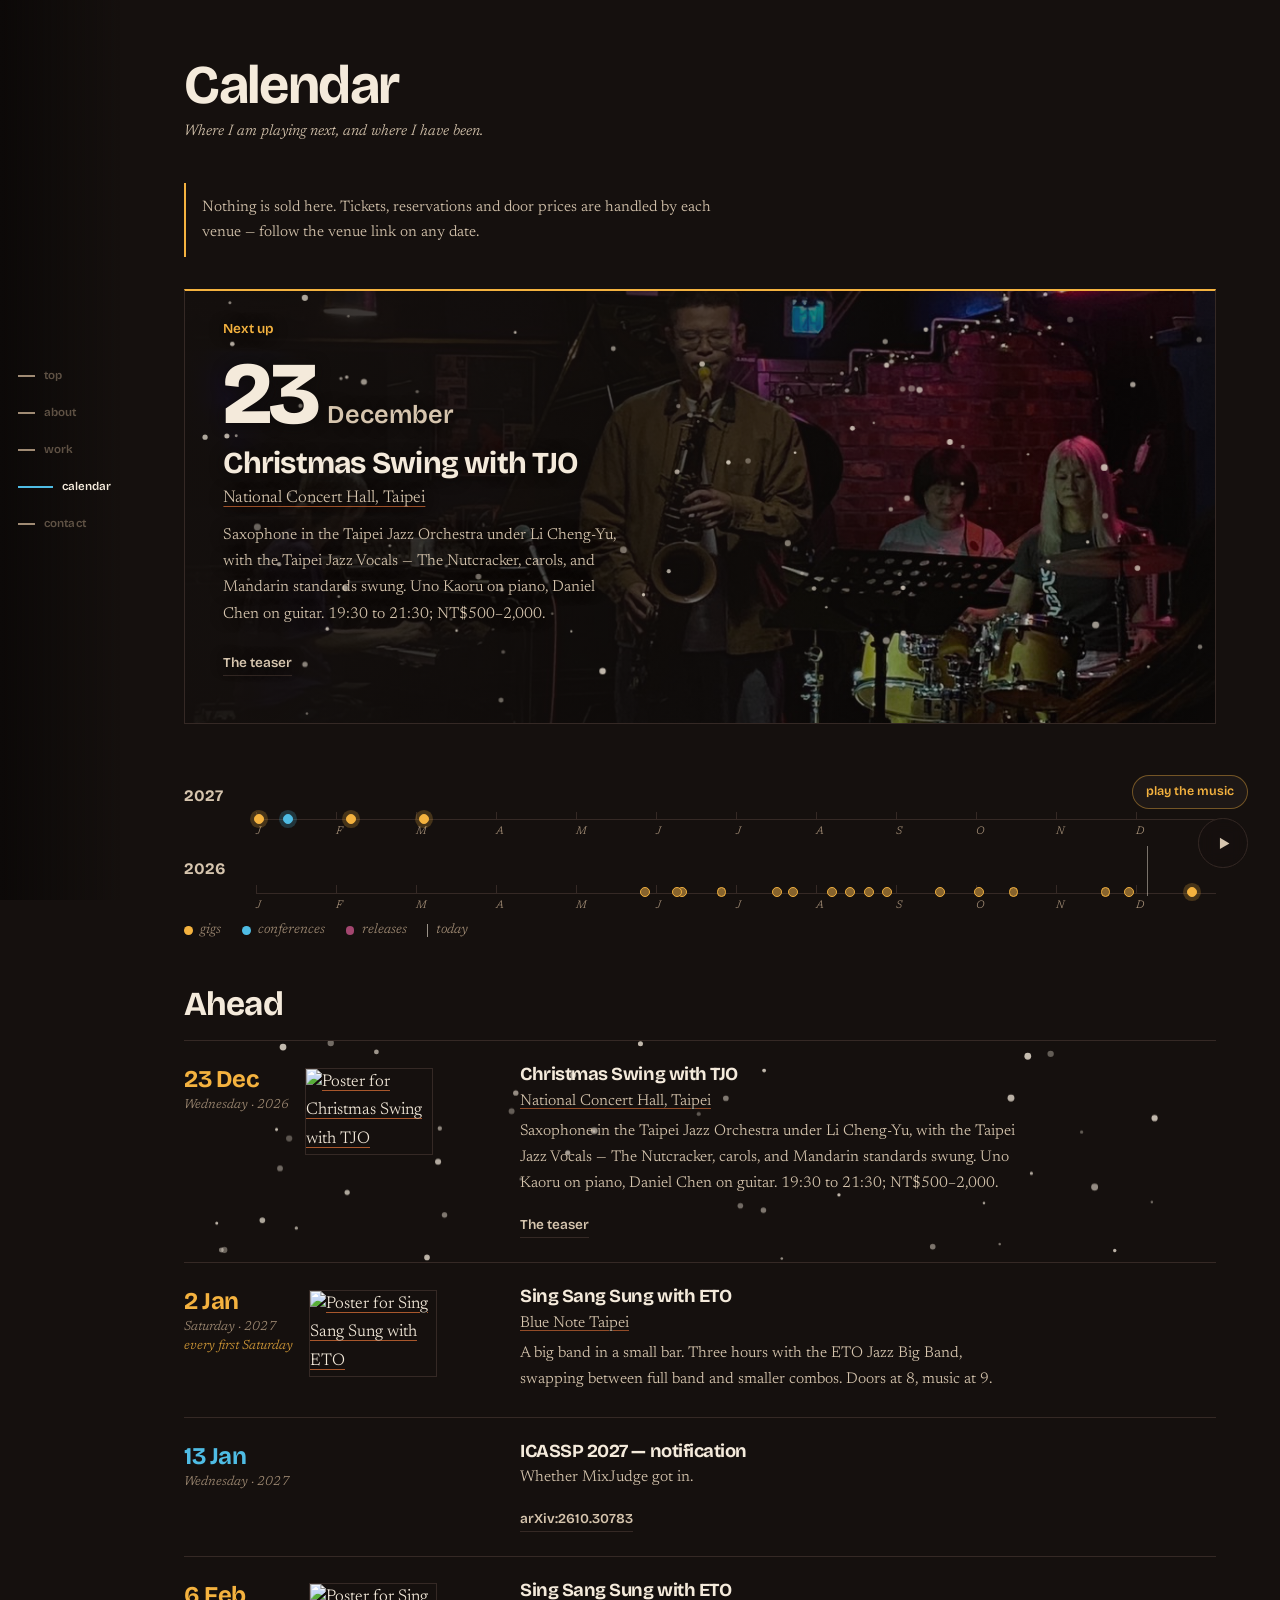
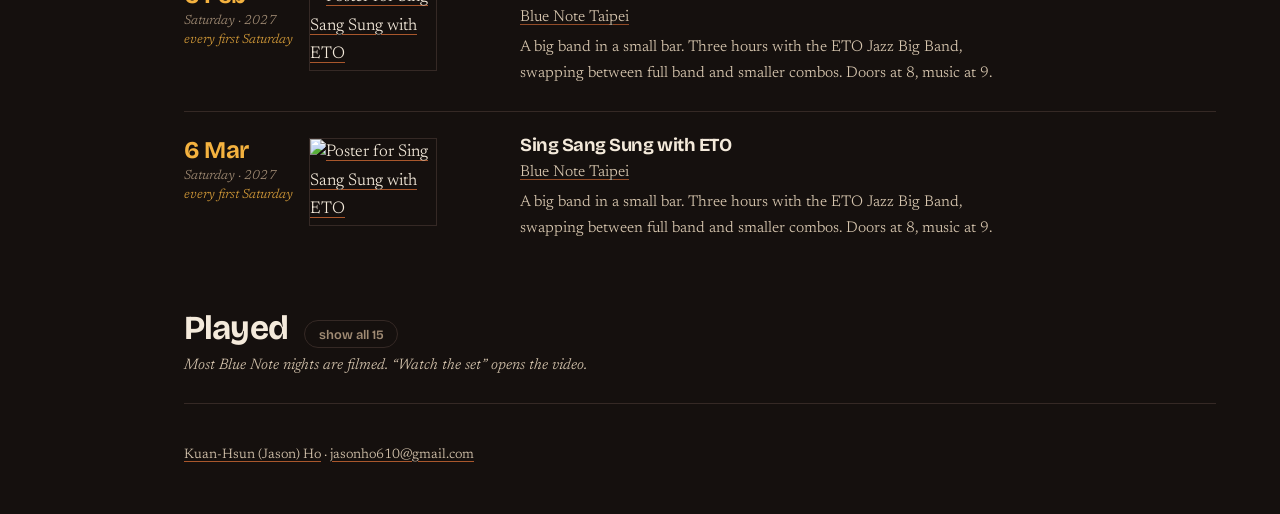
==== calendar.html @ 472b08be "Reorder the listen list Blues on Sunday opens it; Tears in Heaven sits with the other pop reading at" ====
<!DOCTYPE html>
<html lang="en">
<head>
<meta charset="utf-8">
<meta name="viewport" content="width=device-width, initial-scale=1">
<title>Calendar — Kuan-Hsun (Jason) Ho</title>
<meta name="description" content="Where Jason Ho is playing, and where he will be — gigs, conferences and dates worth knowing.">
<link rel="icon" href="data:image/svg+xml,<svg xmlns='http://www.w3.org/2000/svg' viewBox='0 0 32 32'><text y='26' font-size='26'>🎷</text></svg>">
<link rel="preconnect" href="https://fonts.googleapis.com">
<link rel="preconnect" href="https://fonts.gstatic.com" crossorigin>
<link href="https://fonts.googleapis.com/css2?family=Bricolage+Grotesque:opsz,wght@12..96,600;12..96,700;12..96,800&family=Newsreader:ital,opsz,wght@0,6..72,300;0,6..72,400;0,6..72,600;1,6..72,300;1,6..72,400&display=swap" rel="stylesheet">
<link rel="stylesheet" href="assets/css/site.css?v=73">
</head>
<body>
<nav class="rail" aria-label="Sections">
  <a href="index.html" style="--tick:var(--band-1)"><span class="rail-label">top</span></a>
  <a href="index.html#about" style="--tick:var(--band-2)"><span class="rail-label">about</span></a>
  <a href="index.html#work" style="--tick:var(--band-4)"><span class="rail-label">work</span></a>
  <a href="calendar.html" class="is-active" style="--tick:var(--band-6)"><span class="rail-label">calendar</span></a>
  <a href="index.html#contact" style="--tick:var(--band-2)"><span class="rail-label">contact</span></a>
</nav>

<div class="page">
<nav class="topbar" aria-label="Sections">
  <a href="index.html">top</a>
  <a href="index.html#about">about</a>
  <a href="index.html#work">work</a>
  <a href="calendar.html" class="is-active">calendar</a>
  <a href="index.html#contact">contact</a>
</nav>
<section class="wrap cal">

  <div class="cal-head">
    <h1 class="page-title">Calendar</h1>
    <p class="section-note">Where I am playing next, and where I have been.</p>
  </div>

  <p class="ticket-note">Nothing is sold here. Tickets, reservations and door prices are handled by each venue — follow the venue link on any date.</p>

  <div id="next-up"></div>

  <div class="axes-block">
    <div id="axes"></div>
  </div>
  <p class="legend">
    <span class="kind-gig"><i></i>gigs</span>
    <span class="kind-conference"><i></i>conferences</span>
    <span class="kind-release"><i></i>releases</span>
    <span class="legend-now"><i></i>today</span>
  </p>

  <div class="cal-list">
    <h2>Ahead</h2>
    <div id="upcoming"></div>
  </div>

  <div class="cal-list">
    <div class="played-head">
      <h2>Played</h2>
      <button class="played-toggle" type="button" aria-expanded="false" aria-controls="past">show all</button>
    </div>
    <p class="section-note">Most Blue Note nights are filmed. “Watch the set” opens the video.</p>
    <div id="past"></div>
  </div>

  <footer>
    <p><a href="index.html">Kuan-Hsun (Jason) Ho</a> · <a href="mailto:jasonho610@gmail.com">jasonho610@gmail.com</a></p>
  </footer>

  <noscript><p class="empty">The calendar needs JavaScript to draw itself. The dates also live, plainly, in <a href="assets/js/events.js">events.js</a>.</p></noscript>
</section>
</div>

<script src="assets/js/events.js?v=73"></script>
<script src="assets/js/calendar.js?v=73"></script>
<script src="assets/js/fx.js?v=73"></script>
<script src="assets/js/stage.js?v=73"></script>
</body>
</html>
---- assets/css/site.css ----
/* Kuan-Hsun (Jason) Ho — personal site
   Concept: the page is a spectrum. Colour encodes frequency band and topic. */

:root {
  /* Taken off the bandstand at Blue Note Taipei: warm black, fairy-light amber,
     brick red, and the blue of the neon sign. */
  --stage:        #15100E;
  --stage-lift:   #201917;
  --stage-deep:   #0C0908;
  --line:         #352925;

  --light:        #F4EADB;
  --dim:          #D6C5AE;
  --faint:        #A08B74;

  /* the spectrum ramp, warm to cool, the way the room is lit */
  --band-1: #F4B23F;   /* fairy lights  — music, mixing, gigs */
  --band-2: #E8763A;   /* warm orange   — links and accents */
  --band-3: #C8453C;   /* brick red     — releases */
  --band-4: #A3466F;   /* stage wash    — systems, embedded */
  --band-5: #3F6FC4;
  --band-6: #4FBCE4;   /* neon sign     — speech, conferences */

  --music:   var(--band-1);
  --systems: var(--band-4);
  --speech:  var(--band-6);

  --display: "Bricolage Grotesque", "Helvetica Neue", sans-serif;
  --read:    "Newsreader", Georgia, serif;

  --rail: 7.5rem;
  --gutter: clamp(1.25rem, 5vw, 5rem);
  --measure: 62ch;
}

*, *::before, *::after { box-sizing: border-box; }

html { -webkit-text-size-adjust: 100%; scroll-behavior: smooth; }
@media (prefers-reduced-motion: reduce) { html { scroll-behavior: auto; } }

body {
  margin: 0;
  background: var(--stage);
  color: var(--light);
  font-family: var(--read);
  font-size: 1.0625rem;
  font-weight: 350;
  line-height: 1.68;
  font-optical-sizing: auto;
  -webkit-font-smoothing: antialiased;
}

::selection { background: var(--band-2); color: #fff; }

a { color: inherit; text-decoration-color: color-mix(in oklab, var(--band-2) 70%, transparent); text-underline-offset: 0.22em; text-decoration-thickness: 1px; }
a:hover { text-decoration-color: var(--band-2); color: #fff; }
a:focus-visible, button:focus-visible { outline: 2px solid var(--band-6); outline-offset: 3px; border-radius: 2px; }

h1, h2, h3, .display { font-family: var(--display); font-weight: 700; letter-spacing: -0.025em; line-height: 1.02; margin: 0; }

p { margin: 0 0 1.1em; max-width: var(--measure); }
p:last-child { margin-bottom: 0; }

.wrap { padding-inline: var(--gutter); }

/* ─── frequency rail (navigation) ─────────────────────────────── */
.rail {
  position: fixed; inset: 0 auto 0 0; width: var(--rail); z-index: 40;
  display: flex; flex-direction: column; justify-content: center; gap: 0.1rem;
  padding-block: 2rem;
  background: linear-gradient(90deg, var(--stage-deep), transparent);
}
.rail a {
  display: flex; align-items: center; gap: 0.55rem;
  padding: 0.5rem 0 0.5rem 1.1rem;
  font-family: var(--display); font-size: 0.72rem; font-weight: 600;
  letter-spacing: 0.01em; color: var(--faint); text-decoration: none;
  transition: color .22s ease;
}
.rail a::before {
  content: ""; width: 1.1rem; height: 2px; background: currentColor;
  transition: width .22s ease, background .22s ease;
}
.rail a:hover, .rail a.is-active { color: var(--light); }
.rail a:hover::before, .rail a.is-active::before { width: 2.2rem; background: var(--tick, var(--band-2)); }
.rail-label { opacity: .55; transition: opacity .22s ease; }
.rail a:hover .rail-label, .rail a.is-active .rail-label { opacity: 1; }

.topbar { display: none; }

/* ─── page frame ──────────────────────────────────────────────── */
.page { margin-left: var(--rail); }

section { padding-block: clamp(2.6rem, 5vw, 4.2rem); }
section + section { border-top: 1px solid var(--line); }
section:last-of-type { padding-bottom: clamp(2rem, 4vw, 3rem); }

.section-head { display: flex; align-items: baseline; gap: 1rem; margin-bottom: 1.7rem; flex-wrap: wrap; }
.section-head h2 { font-size: clamp(1.9rem, 4.2vw, 3.1rem); }
.section-note { font-size: 0.95rem; color: var(--dim); font-style: italic; }

/* ─── hero ────────────────────────────────────────────────────── */
.hero {
  position: relative; min-height: 100svh;
  display: flex; flex-direction: column;
  padding-block: 0; border-top: 0;
}
.hero > .wrap { flex: 1; display: flex; flex-direction: column; justify-content: center; padding-block: 3rem 1.25rem; }
.hero-name {
  font-size: clamp(2.9rem, 10.2vw, 9rem);
  font-weight: 800; line-height: 0.85; letter-spacing: -0.04em;
  margin-bottom: 1.6rem;
}
.hero-name .given { display: block; color: var(--light); }
.hero-name .family {
  display: block;
  background: linear-gradient(96deg, var(--band-1), var(--band-2) 38%, var(--band-4) 68%, var(--band-6));
  -webkit-background-clip: text; background-clip: text; color: transparent;
}
.hero-line {
  font-size: clamp(1.25rem, 2.4vw, 1.85rem); line-height: 1.4;
  max-width: 30ch; color: var(--light); margin-bottom: 0.9rem;
}
.hero-sub { color: var(--light); max-width: 54ch; font-size: 1.02rem; }

.hero-canvas-wrap { position: relative; }
.hero-controls {
  display: flex; align-items: baseline; gap: 0.5rem 1.1rem; flex-wrap: wrap;
  margin-top: 1.6rem;
}
.listen {
  font-family: var(--display); font-size: 0.9rem; font-weight: 600;
  color: var(--light); background: rgba(19,11,34,.72);
  border: 1px solid var(--line); border-radius: 999px;
  padding: 0.6rem 1.15rem; cursor: pointer; min-width: 13rem;
  display: inline-flex; align-items: center; gap: 0.6rem;
  transition: border-color .2s ease, color .2s ease;
}
.transport:hover { border-color: var(--band-2); }
.transport .dot { width: 8px; height: 8px; border-radius: 50%; background: var(--band-2); }
.transport.is-playing .dot { background: var(--band-6); animation: pulse 1.1s ease-in-out infinite; }
@keyframes pulse { 50% { opacity: .25; } }
@media (prefers-reduced-motion: reduce) { .transport.is-playing .dot { animation: none; } }

/* ─── the statement ──────────────────────────────────────────── */
.about-grid {
  display: grid; grid-template-columns: minmax(0, 1.05fr) minmax(0, 1fr);
  gap: clamp(2rem, 6vw, 5rem); align-items: start;
}
.statement {
  font-family: var(--display); font-weight: 700;
  font-size: clamp(1.6rem, 3.5vw, 2.7rem); line-height: 1.1; letter-spacing: -0.03em;
  max-width: 24ch; margin: 0;
}
.statement-body p { color: var(--dim); max-width: 56ch; }

.lead { font-size: clamp(1.2rem, 2vw, 1.5rem); line-height: 1.55; max-width: 44ch; color: var(--light); }

/* ─── three strands ───────────────────────────────────────────── */
.strands { display: grid; grid-template-columns: repeat(3, minmax(0, 1fr)); gap: clamp(1.6rem, 4vw, 3.5rem); }
.strands article { border-top: 2px solid var(--tone); padding-top: 1.1rem; }
.strands h2 { font-size: clamp(1.25rem, 2.1vw, 1.7rem); margin-bottom: 0.6rem; }
.strands p { color: var(--dim); font-size: 1rem; max-width: 42ch; }

/* ─── a short list of links worth following ───────────────────── */
.picks { margin-top: clamp(2rem, 4vw, 3rem); }
.picks h3 { font-family: var(--display); font-size: 0.92rem; font-weight: 600; color: var(--faint); margin: 0 0 1rem; }
.picks ul { list-style: none; margin: 0; padding: 0; }
.picks li {
  display: grid; grid-template-columns: 19rem minmax(0, 1fr); gap: 0.3rem 2rem;
  padding: 1.05rem 0; border-top: 1px solid var(--line); align-items: baseline;
}
.picks a { font-family: var(--display); font-weight: 700; font-size: 1.08rem; text-decoration: none; }
.picks a:hover { color: var(--band-2); }
.picks span { color: var(--dim); font-size: 0.98rem; }

.plain { font-size: 0.95rem; color: var(--dim); margin: 0; }

/* ─── on stage (front page) — rendered from the same data as the calendar ─ */
.onstage { margin-top: clamp(2rem, 4vw, 3rem); }
.onstage .next-label { display: none; }   /* the block is already labelled "On stage" */
.listen-list { margin-top: clamp(1.8rem, 3.5vw, 2.6rem); }
.listen-list ul { display: grid; grid-template-columns: repeat(auto-fit, minmax(17rem, 1fr)); gap: 0 clamp(1.5rem, 4vw, 3rem); }
.listen-list li {
  grid-template-columns: minmax(0, 1fr) auto;
  gap: 0 1rem; padding: 0.5rem 0; align-items: baseline;
}
.listen-list a { font-size: 0.97rem; }
.listen-list span { font-size: 0.84rem; color: var(--dim); white-space: nowrap; }
.onstage .next {
  margin-bottom: 0;padding-top: 1.3rem; }
.onstage h3,
.picks h3 { font-family: var(--display); font-size: 0.92rem; font-weight: 600; color: var(--faint); margin: 0 0 1rem; }
.onstage .more { margin-top: 1.4rem; font-family: var(--display); font-size: 0.88rem; font-weight: 600; }
.onstage .more a { color: var(--dim); text-decoration: none; border-bottom: 1px solid var(--line); }
.onstage .more a:hover { color: var(--light); border-bottom-color: var(--band-1); }

/* a renderer may report an empty list */
.empty { color: var(--dim); font-style: italic; max-width: var(--measure); }

/* ─── contact / footer ────────────────────────────────────────── */
.contact-grid { display: grid; grid-template-columns: repeat(auto-fit, minmax(14rem, 1fr)); gap: 2rem 3rem; margin-top: 2rem; }
.contact-grid h3 { font-size: 0.9rem; color: var(--faint); font-weight: 600; margin-bottom: 0.7rem; }
.contact-grid a { display: block; padding: 0.2rem 0; color: var(--light); text-decoration: none; }
.contact-grid a:hover { color: var(--band-2); }
.big-mail {
  font-family: var(--display); font-weight: 700;
  font-size: clamp(1.5rem, 2.6vw, 2rem); letter-spacing: -0.03em;
  text-decoration: none; display: inline-block; margin-bottom: 2.2rem;
  word-break: break-word; color: var(--band-1);
}
.big-mail:hover { color: var(--light); }

footer { padding: 2.5rem 0 0; border-top: 1px solid var(--line); color: var(--dim); font-size: 0.85rem; }
footer p { max-width: none; }
footer .credit { margin-bottom: 0.8rem; }

/* ─── responsive ──────────────────────────────────────────────── */
@media (max-width: 900px) {
  .rail { display: none; }
  .page { margin-left: 0; }
  .topbar {
    display: flex; gap: 1.3rem; overflow-x: auto; scrollbar-width: none;
    position: sticky; top: 0; z-index: 40;
    padding: 0.85rem var(--gutter);
    background: color-mix(in oklab, var(--stage) 88%, transparent);
    backdrop-filter: blur(10px); border-bottom: 1px solid var(--line);
    font-family: var(--display); font-size: 0.82rem; font-weight: 600;
  }
  .topbar::-webkit-scrollbar { display: none; }
  .topbar a { color: var(--dim); text-decoration: none; white-space: nowrap; }
  .topbar a.is-active { color: var(--light); }
  .hero { min-height: 92svh; padding-top: 3rem; }
  .about-grid { grid-template-columns: 1fr; }
  .strands { grid-template-columns: 1fr; gap: 2rem; }
  .picks li { grid-template-columns: 1fr; }
}

/* ─── calendar ────────────────────────────────────────────────── */
:root {
  --gig:        var(--band-1);
  --conference: var(--band-6);
  --release:    var(--band-4);
}
.kind-gig        { --tone: var(--gig); }
.kind-conference { --tone: var(--conference); }
.kind-release    { --tone: var(--release); }

.cal { padding-block: clamp(2.2rem, 4.5vw, 3.6rem) clamp(2.5rem, 5vw, 4rem); }
.cal-head { margin-bottom: clamp(1.6rem, 3.5vw, 2.4rem); }
.page-title { font-size: clamp(2.1rem, 4.6vw, 3.4rem); margin-bottom: 0.4rem; }

/* the next one up */
.next {
  position: relative;
  border: 1px solid var(--line);
  border-top: 2px solid var(--tone);
  padding: 1.7rem clamp(1.3rem, 3vw, 2.4rem) 2rem;
  min-height: 19rem;
  overflow: hidden;
  display: flex; flex-direction: column; justify-content: flex-end;
}
/* the photographs cycle underneath; two layers crossfade so only one extra
   image is ever in flight. The scrim is a separate layer on top of them. */
.next-bg { position: absolute; inset: 0; z-index: 0; background: var(--stage-deep); }
.next-bg i {
  position: absolute; inset: 0; opacity: 0;
  background-size: cover; background-position: 50% 50%;
  transition: opacity 1.4s ease;
}
.next-bg i.on { opacity: 1; }
.next::after {
  content: ''; position: absolute; inset: 0; z-index: 1; pointer-events: none;
  background-image: linear-gradient(97deg,
    color-mix(in oklab, var(--stage) 93%, transparent) 0%,
    color-mix(in oklab, var(--stage) 76%, transparent) 32%,
    color-mix(in oklab, var(--stage) 52%, transparent) 62%,
    color-mix(in oklab, var(--stage) 22%, transparent) 86%,
    color-mix(in oklab, var(--stage) 48%, transparent) 100%);
}
@media (prefers-reduced-motion: reduce) { .next-bg i { transition: none; } }
/* the photo stack and the snow canvas keep their own absolute positioning —
   this rule is more specific than theirs, so it has to step around them */
.next > *:not(.next-bg):not(.snow) { max-width: 44ch; position: relative; text-shadow: 0 1px 14px color-mix(in oklab, var(--stage-deep) 85%, transparent); }
.next-label { font-family: var(--display); font-size: 0.85rem; font-weight: 600; color: var(--tone); margin-bottom: 0.9rem; }
.next-date { display: flex; align-items: baseline; gap: 0.7rem; margin-bottom: 0.7rem; }
.next-date .d { font-family: var(--display); font-weight: 800; font-size: clamp(3rem, 9vw, 5.5rem); line-height: 0.9; letter-spacing: -0.04em; }
.next-date .m { font-family: var(--display); font-weight: 600; font-size: clamp(1.1rem, 2.4vw, 1.6rem); color: var(--dim); }
.next h2 { font-size: clamp(1.35rem, 2.6vw, 1.9rem); margin-bottom: 0.35rem; }
.next .venue { color: var(--dim); margin-bottom: 0.5rem; }
.next .note { color: var(--dim); font-size: 0.98rem; }

/* a year drawn as an axis, like the frequency axis on the front page */
.axes-block { margin: clamp(2rem, 4vw, 3rem) 0 0; }
.axis { display: grid; grid-template-columns: 3.5rem minmax(0, 1fr); align-items: center; gap: 1rem; margin-bottom: 1.6rem; }
.axis-year { font-family: var(--display); font-weight: 700; font-size: 1rem; color: var(--dim); }
.axis-track { position: relative; height: 3rem; border-bottom: 1px solid var(--line); }
.axis-month { position: absolute; bottom: 0; width: 1px; height: 0.45rem; background: var(--line); }
.axis-month-label { position: absolute; top: 0.7rem; left: 0; font-size: 0.68rem; color: var(--faint); font-style: italic; }
.mark {
  position: absolute; bottom: -0.3rem; width: 0.62rem; height: 0.62rem;
  margin-left: -0.31rem; border-radius: 50%;
  background: color-mix(in oklab, var(--tone) 55%, var(--stage));
  border: 1px solid var(--tone);
  transition: transform .18s ease, background .18s ease;
}
.mark:hover, .mark:focus-visible { transform: scale(1.5); background: var(--tone); z-index: 2; }
.mark.is-ahead { background: var(--tone); box-shadow: 0 0 0 4px color-mix(in oklab, var(--tone) 22%, transparent); }
.axis-now { position: absolute; bottom: -0.2rem; top: 0; width: 1px; margin-left: -0.5px; background: var(--light); opacity: .45; }

.legend { display: flex; gap: 1.3rem; flex-wrap: wrap; font-size: 0.85rem; color: var(--faint); font-style: italic; margin: 1rem 0 clamp(1.8rem, 4vw, 2.8rem); }
.legend span { display: inline-flex; align-items: center; gap: 0.45rem; }
.legend i { width: 0.55rem; height: 0.55rem; border-radius: 50%; background: var(--tone); }
.legend-now i { width: 1px; height: 0.8rem; border-radius: 0; background: var(--light); opacity: .6; }

/* the lists */
.cal-list { margin-top: clamp(1.8rem, 4vw, 2.8rem); }
.cal-list h2 { font-size: clamp(1.5rem, 3vw, 2.1rem); margin-bottom: 0.5rem; }
.cal-list .section-note { display: block; margin-bottom: 1.5rem; }

.entries { list-style: none; margin: 1.2rem 0 0; padding: 0; }
.entry {
  display: grid; grid-template-columns: 19rem minmax(0, 1fr);
  gap: 0.4rem 2rem; padding: 1.5rem 0; border-top: 1px solid var(--line);
}
.entry-when { display: flex; flex-direction: column; line-height: 1.2; }
.entry-when .date {
  font-family: var(--display); font-weight: 700; font-size: 1.5rem;
  color: var(--tone); letter-spacing: -0.02em;
}
.entry-when .meta { font-size: 0.82rem; color: var(--faint); font-style: italic; margin-top: 0.2rem; }
.entry-when .repeat { color: var(--tone); opacity: 0.85; }
.poster { display: block; margin-top: 0.9rem; }
.poster img { display: block; width: 100%; max-width: 9.5rem; height: auto; border: 1px solid var(--line); }
.poster:hover img { border-color: var(--tone); }
.entry-body .venue a { color: inherit; text-decoration-color: color-mix(in oklab, var(--band-2) 60%, transparent); }
.entry-body .venue a:hover { color: var(--light); }
.entry-body h3 { font-size: 1.15rem; margin-bottom: 0.25rem; }
.entry-body .venue { color: var(--dim); font-size: 0.98rem; margin-bottom: 0.3rem; }
.entry-body .note { color: var(--dim); font-size: 0.97rem; max-width: 56ch; }
.entry-links { display: flex; flex-wrap: wrap; gap: 0 1.1rem; margin-top: 0.5rem; font-family: var(--display); font-size: 0.85rem; font-weight: 600; }
.entry-links a { color: var(--dim); text-decoration: none; border-bottom: 1px solid var(--line); }
.entry-links a:hover { color: var(--light); border-bottom-color: var(--tone); }
.entry.is-tbc .entry-body h3 { color: var(--dim); }



/* ─── experience ──────────────────────────────────────────────── */
.experience { margin-top: clamp(1.8rem, 3.5vw, 2.8rem); }
.experience h3 { font-family: var(--display); font-size: 0.92rem; font-weight: 600; color: var(--faint); margin: 0 0 1rem; }
.experience ul { list-style: none; margin: 0; padding: 0; }
.experience li {
  display: grid; grid-template-columns: 19rem minmax(0, 1fr);
  gap: 0.3rem 2rem; padding: 1.1rem 0; border-top: 1px solid var(--line);
}
.exp-when { font-family: var(--display); font-weight: 600; font-size: 0.9rem; color: var(--band-1); }
.experience h4 { font-family: var(--display); font-weight: 700; font-size: 1.05rem; margin: 0 0 0.3rem; line-height: 1.25; }
.experience p { color: var(--dim); font-size: 0.97rem; max-width: 62ch; margin: 0; }
.experience h4 a { color: inherit; text-decoration-color: color-mix(in oklab, var(--band-1) 55%, transparent); text-underline-offset: 0.2em; }
.experience h4 a:hover { color: var(--band-1); }
.experience p a { color: var(--light); text-decoration-color: color-mix(in oklab, var(--band-2) 55%, transparent); }
.experience p a:hover { color: var(--band-1); }

.experience .more { margin-top: 1.1rem; font-family: var(--display); font-size: 0.88rem; font-weight: 600; color: var(--faint); }
.experience .more a { color: var(--dim); text-decoration: none; border-bottom: 1px solid var(--line); }
.experience .more a:hover { color: var(--light); border-bottom-color: var(--band-1); }

/* ─── social icons ────────────────────────────────────────────── */
.social { display: flex; gap: 0.9rem; align-items: center; }
.social a { display: inline-flex; padding: 0.35rem; color: var(--dim); }
.social a:hover { color: var(--band-1); }
.social svg { width: 1.35rem; height: 1.35rem; fill: currentColor; display: block; }

/* ─── the EQ across the top ───────────────────────────────────── */
.transport { font-family: var(--display); }
.now-playing { font-size: 0.8rem; color: var(--faint); font-style: italic; }
.now-playing a { color: inherit; }
.exp-links { font-family: var(--display); font-size: 0.82rem; font-weight: 600; color: var(--faint); margin-top: 0.45rem !important; }
.exp-links a { color: var(--dim); text-decoration: none; border-bottom: 1px solid var(--line); }
.exp-links a:hover { color: var(--light); border-bottom-color: var(--band-2); }
.exp-second { margin-top: clamp(1.8rem, 4vw, 2.8rem) !important; }

/* ─── highlighted words in the statement ──────────────────────── */
.hl { color: var(--tone); }
.hl-ml   { --tone: var(--band-6); }
.hl-dsp  { --tone: var(--band-4); }
.hl-jazz { --tone: var(--band-1); }
.statement-body a { color: var(--light); text-decoration-color: color-mix(in oklab, var(--band-2) 65%, transparent); }
.statement-body a:hover { color: var(--band-1); text-decoration-color: var(--band-1); }

/* ─── presets and the floating player ─────────────────────────── */
.presets { display: flex; flex-wrap: wrap; gap: 0.4rem; }
.presets button {
  font-family: var(--display); font-size: 0.78rem; font-weight: 600;
  color: var(--faint); background: none; border: 1px solid var(--line);
  border-radius: 999px; padding: 0.4rem 0.85rem; cursor: pointer;
  transition: color .18s ease, border-color .18s ease;
}
.presets button:hover { color: var(--light); border-color: var(--band-2); }
.presets button.is-on { color: var(--stage); background: var(--band-1); border-color: var(--band-1); }

.player {
  width: 3.1rem; height: 3.1rem; border-radius: 50%;
  display: grid; place-items: center; cursor: pointer;
  background: color-mix(in oklab, var(--stage) 86%, transparent);
  border: 1px solid var(--line); color: var(--dim);
  backdrop-filter: blur(8px);
  transition: color .2s ease, border-color .2s ease, transform .2s ease;
}
.player:hover { color: var(--light); border-color: var(--band-1); transform: scale(1.06); }
.player svg { width: 1.3rem; height: 1.3rem; fill: currentColor; grid-area: 1 / 1; }
.player .ico-pause { display: none; }
.player.is-playing { color: var(--band-1); border-color: color-mix(in oklab, var(--band-1) 55%, transparent); }
.player.is-playing .ico-play { display: none; }
.player.is-playing .ico-pause { display: block; }
.sr { position: absolute; width: 1px; height: 1px; overflow: hidden; clip: rect(0 0 0 0); white-space: nowrap; }

/* ─── calendar: poster beside the date, and a foldable back catalogue ── */
.entry-side { display: flex; align-items: flex-start; gap: 1rem; }
.entry-side .entry-when { flex: none; min-width: 5.5rem; }
.entry-side .poster { margin-top: 0.15rem; }
.entry-side .poster img { max-width: 8rem; }

.played-head { display: flex; align-items: baseline; gap: 1rem; flex-wrap: wrap; }
.played-toggle {
  font-family: var(--display); font-size: 0.8rem; font-weight: 600;
  color: var(--faint); background: none; border: 1px solid var(--line);
  border-radius: 999px; padding: 0.35rem 0.85rem; cursor: pointer;
}
.played-toggle:hover { color: var(--light); border-color: var(--band-1); }

/* ─── the player panel ────────────────────────────────────────── */
.player-dock {
  position: fixed; right: clamp(1rem, 3vw, 2rem); bottom: clamp(1rem, 3vw, 2rem);
  z-index: 60; display: flex; flex-direction: column; align-items: flex-end; gap: 0.6rem;
}
.player { position: static; }
.player-panel {
  width: 15rem; padding: 0.9rem 1rem;
  background: color-mix(in oklab, var(--stage-lift) 94%, transparent);
  border: 1px solid var(--line); border-radius: 0.6rem;
  backdrop-filter: blur(10px);
  box-shadow: 0 12px 30px rgba(0,0,0,.45);
}
.player-panel[hidden] { display: none; }
.pp-tracks { display: flex; flex-direction: column; gap: 0.2rem; margin-bottom: 0.7rem; }
.pp-track {
  font-family: var(--display); font-size: 0.8rem; font-weight: 600; text-align: left;
  background: none; border: 0; padding: 0.35rem 0.4rem; border-radius: 0.3rem;
  color: var(--faint); cursor: pointer;
}
.pp-track:hover { color: var(--light); background: color-mix(in oklab, var(--band-1) 12%, transparent); }
.pp-track.is-on { color: var(--band-1); }
.pp-seek { width: 100%; accent-color: var(--band-1); cursor: pointer; }
.pp-time { margin: 0.35rem 0 0; font-size: 0.72rem; color: var(--faint); font-style: italic; }

/* ─── nudging the first-time visitor ──────────────────────────── */
.player-nudge {
  font-family: var(--display); font-size: 0.78rem; font-weight: 600;
  color: var(--band-1); background: color-mix(in oklab, var(--stage-lift) 92%, transparent);
  border: 1px solid color-mix(in oklab, var(--band-1) 40%, transparent);
  border-radius: 999px; padding: 0.35rem 0.8rem; white-space: nowrap;
  align-self: flex-end;
}
.player-dock.has-played .player-nudge { display: none; }
.player-dock:not(.has-played) .player { animation: nudge 2.6s ease-in-out infinite; }
@keyframes nudge {
  0%, 70%, 100% { box-shadow: 0 0 0 0 color-mix(in oklab, var(--band-1) 45%, transparent); }
  35%           { box-shadow: 0 0 0 10px color-mix(in oklab, var(--band-1) 0%, transparent); }
}
@media (prefers-reduced-motion: reduce) {
  .player-dock:not(.has-played) .player { animation: none; }
}

/* ─── contact ─────────────────────────────────────────────────── */
.contact-head { font-size: clamp(1.5rem, 2.6vw, 2rem) !important; }
.contact-lead { color: var(--dim); margin: 0 0 0.6rem; }

/* ─── a note about tickets ────────────────────────────────────── */
.ticket-note {
  margin: 0 0 clamp(1.4rem, 3vw, 2rem);
  padding: 0.7rem 0 0.7rem 1rem;
  border-left: 2px solid var(--band-1);
  color: var(--dim); font-size: 0.95rem; max-width: 62ch;
}

.dj-hint {
  font-family: var(--display); font-size: 0.85rem; font-weight: 600;
  color: var(--band-1);
}

/* ─── the rack: three units side by side ──────────────────────── */
.rack {
  display: grid;
  grid-template-columns: 1.9fr 1.05fr 1.05fr;
  gap: 1px;
  background: var(--line);
  border-top: 1px solid var(--line);
  border-bottom: 1px solid var(--line);
  margin-right: var(--gutter);           /* never past the on-stage box */
}
.unit { background: var(--stage); padding: 0.8rem clamp(0.9rem, 2vw, 1.4rem) 0.9rem; min-width: 0; position: relative; }
.unit-eq { padding-left: var(--gutter); }

.unit-head { display: flex; align-items: baseline; justify-content: space-between; gap: 1rem; margin-bottom: 0.4rem; }

.unit-head h2 { font-family: var(--display); font-size: 0.92rem; font-weight: 600; color: var(--dim); letter-spacing: 0; }
.unit.is-off .unit-head h2 { color: var(--faint); }
/* the switch sits on the title line, lined up with the right edge of the plot */
.graphic { position: relative; }
.bypass {
  font-family: var(--display); font-size: 0.7rem; font-weight: 600;
  background: color-mix(in oklab, var(--stage) 80%, transparent);
  border: 1px solid var(--line); border-radius: 999px;
  padding: 0.18rem 0.6rem; cursor: pointer; color: var(--faint);
}
.bypass[aria-pressed="true"] { color: var(--stage); background: var(--band-1); border-color: var(--band-1); }
.unit canvas { display: block; width: 100%; height: clamp(110px, 17vh, 190px); touch-action: none; cursor: ns-resize; }
.unit-trem canvas, .unit-verb canvas { cursor: move; }   /* drag either way */
.unit-eq canvas { cursor: default; }
.unit-hint { margin: 0.5rem 0 0; font-size: 0.85rem; color: var(--dim); }

.unit .presets { margin-top: 0.6rem; }
.unit-trem .presets, .unit-verb .presets { flex-wrap: nowrap; }

/* ─── snow, for the one gig that earns it ─────────────────────── */
.entry.wants-snow { position: relative; }
.snow {
  position: absolute; inset: 0; width: 100%; height: 100%;
  pointer-events: none; z-index: 1;
  opacity: 0; transition: opacity 1.2s ease;
}
.snow.is-on { opacity: 1; }
/* the row's own content stays above the weather */
/* lift the row's own content above the weather — but not the canvas itself,
   which must stay absolutely positioned or the grid will place it in a cell */
.entry.wants-snow > *:not(.snow) { position: relative; z-index: 2; }
/* inside the next-up card the stack is: photographs, scrim, snow, words */
.next > .snow { z-index: 2; }
.next > *:not(.snow):not(.next-bg) { z-index: 3; }

/* ─── responsive overrides — KEEP THIS BLOCK LAST ─────────────────
   Everything here overrides rules defined above it. Add new base rules
   ABOVE this block, never below, or they will quietly win on mobile. */
@media (max-width: 900px) {
  /* the scrim has to follow the layout: on a narrow card the text spans the
     whole photo, so darken from the bottom rather than from the left */
  .next { min-height: 23rem; }
  .next::after {
    background-image: linear-gradient(to top,
      var(--stage) 0%,
      color-mix(in oklab, var(--stage) 95%, transparent) 46%,
      color-mix(in oklab, var(--stage) 62%, transparent) 72%,
      color-mix(in oklab, var(--stage) 24%, transparent) 100%);
  }
  .next > *:not(.next-bg):not(.snow) { max-width: none; }

  /* the calendar row collapses to one column, with the date on one line */
  .experience li { grid-template-columns: 1fr; gap: 0.35rem; }
  .exp-when { color: var(--band-1); }
  .listen-list li { grid-template-columns: minmax(0, 1fr) auto; }
  .rack { grid-template-columns: 1fr; }
  .unit, .unit-eq { padding-inline: var(--gutter); }
  .rack { margin-right: 0; }
  .entry { grid-template-columns: 1fr; gap: 0.4rem; }
  .experience li { grid-template-columns: 1fr; gap: 0.35rem; }
  .entry-when { flex-direction: row; align-items: baseline; gap: 0.6rem; flex-wrap: wrap; }
  .entry-when .meta { margin-top: 0; }

  /* flex-basis cannot force a wrap while a max-width clamps the item, so the
     clamp lives on the image instead */
  .poster { flex: 0 0 100%; margin-top: 0.7rem; }

  /* keep the whole year readable — scroll it rather than drop the months */
  .axes-block { overflow-x: auto; padding-bottom: 0.5rem; }
  .axis { min-width: 29rem; }
  .axis-month-label { font-size: 0.6rem; }
}
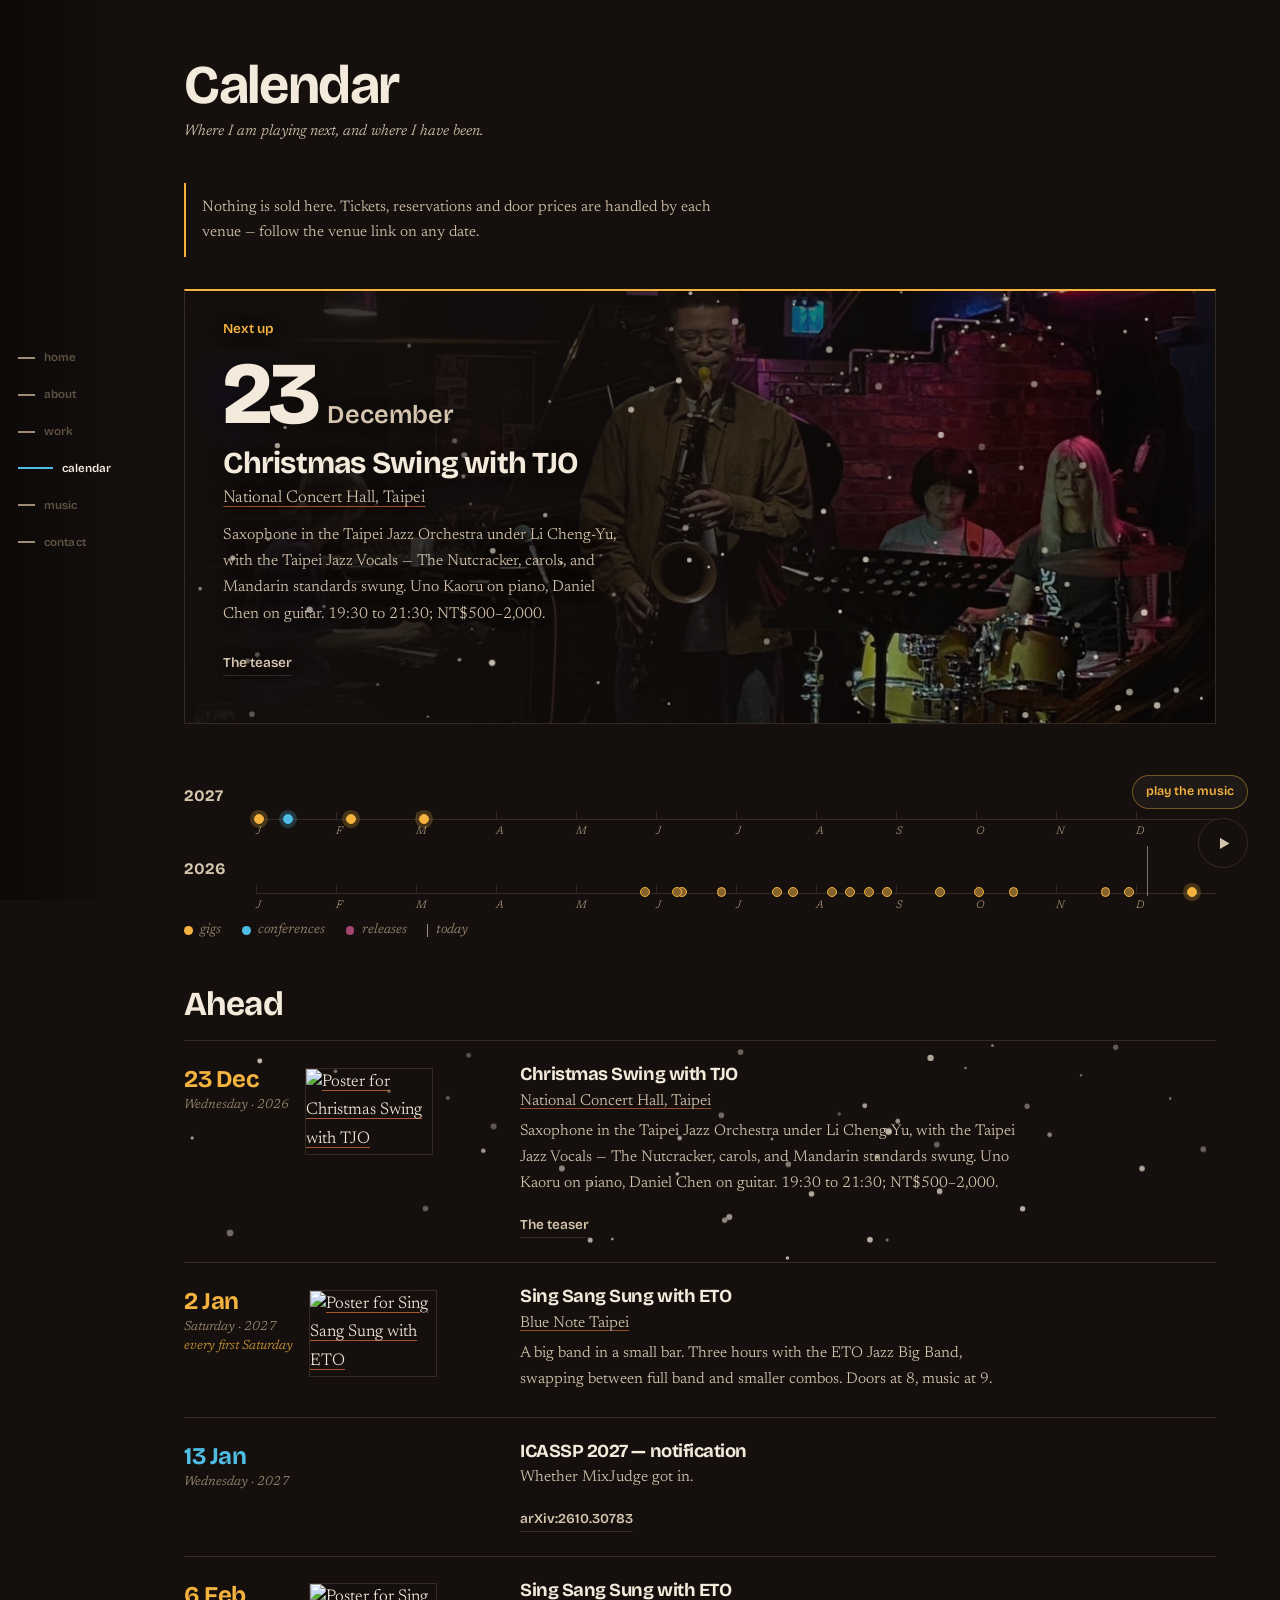
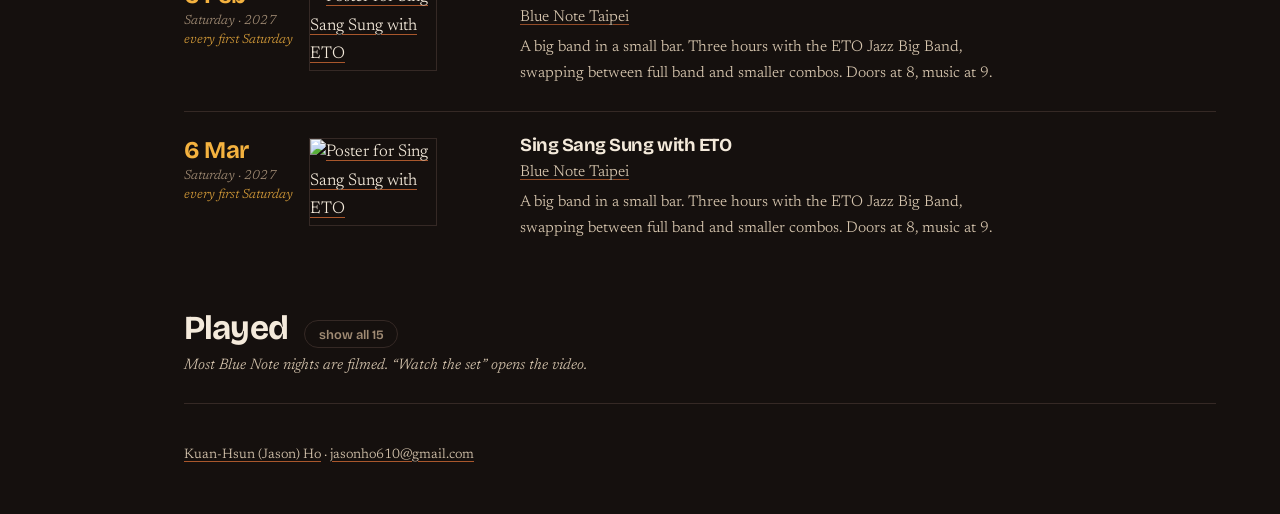
==== commit 6612658d: "Give the front page six sections you can link to The gig card and the listening list were buried ins" ====
--- a/calendar.html
+++ b/calendar.html
@@ -9,23 +9,25 @@
 <link rel="preconnect" href="https://fonts.googleapis.com">
 <link rel="preconnect" href="https://fonts.gstatic.com" crossorigin>
 <link href="https://fonts.googleapis.com/css2?family=Bricolage+Grotesque:opsz,wght@12..96,600;12..96,700;12..96,800&family=Newsreader:ital,opsz,wght@0,6..72,300;0,6..72,400;0,6..72,600;1,6..72,300;1,6..72,400&display=swap" rel="stylesheet">
-<link rel="stylesheet" href="assets/css/site.css?v=73">
+<link rel="stylesheet" href="assets/css/site.css?v=74">
 </head>
 <body>
 <nav class="rail" aria-label="Sections">
-  <a href="index.html" style="--tick:var(--band-1)"><span class="rail-label">top</span></a>
-  <a href="index.html#about" style="--tick:var(--band-2)"><span class="rail-label">about</span></a>
+  <a href="index.html#home" style="--tick:var(--band-2)"><span class="rail-label">home</span></a>
+  <a href="index.html#about" style="--tick:var(--band-5)"><span class="rail-label">about</span></a>
   <a href="index.html#work" style="--tick:var(--band-4)"><span class="rail-label">work</span></a>
   <a href="calendar.html" class="is-active" style="--tick:var(--band-6)"><span class="rail-label">calendar</span></a>
-  <a href="index.html#contact" style="--tick:var(--band-2)"><span class="rail-label">contact</span></a>
+  <a href="index.html#music" style="--tick:var(--band-1)"><span class="rail-label">music</span></a>
+  <a href="index.html#contact" style="--tick:var(--band-3)"><span class="rail-label">contact</span></a>
 </nav>
 
 <div class="page">
 <nav class="topbar" aria-label="Sections">
-  <a href="index.html">top</a>
+  <a href="index.html#home">home</a>
   <a href="index.html#about">about</a>
   <a href="index.html#work">work</a>
   <a href="calendar.html" class="is-active">calendar</a>
+  <a href="index.html#music">music</a>
   <a href="index.html#contact">contact</a>
 </nav>
 <section class="wrap cal">
@@ -71,9 +73,9 @@
 </section>
 </div>
 
-<script src="assets/js/events.js?v=73"></script>
-<script src="assets/js/calendar.js?v=73"></script>
-<script src="assets/js/fx.js?v=73"></script>
-<script src="assets/js/stage.js?v=73"></script>
+<script src="assets/js/events.js?v=74"></script>
+<script src="assets/js/calendar.js?v=74"></script>
+<script src="assets/js/fx.js?v=74"></script>
+<script src="assets/js/stage.js?v=74"></script>
 </body>
 </html>
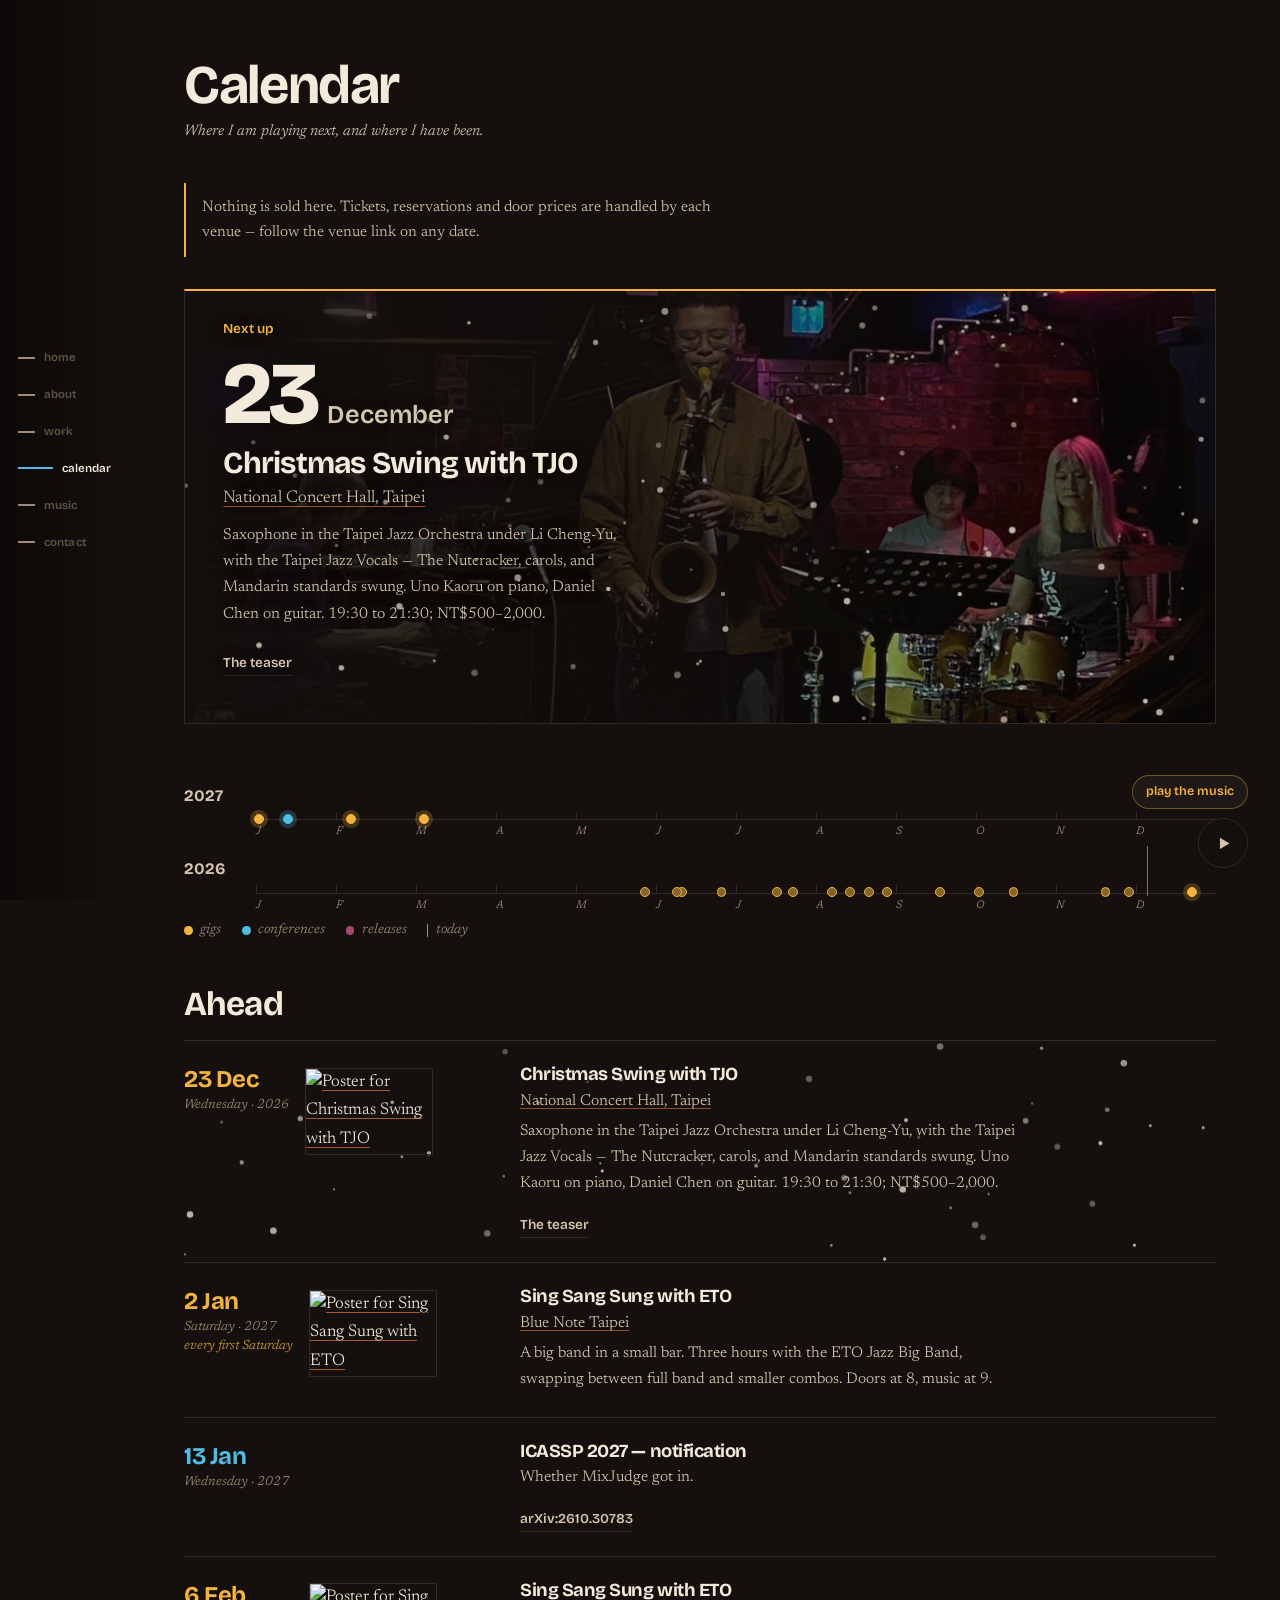
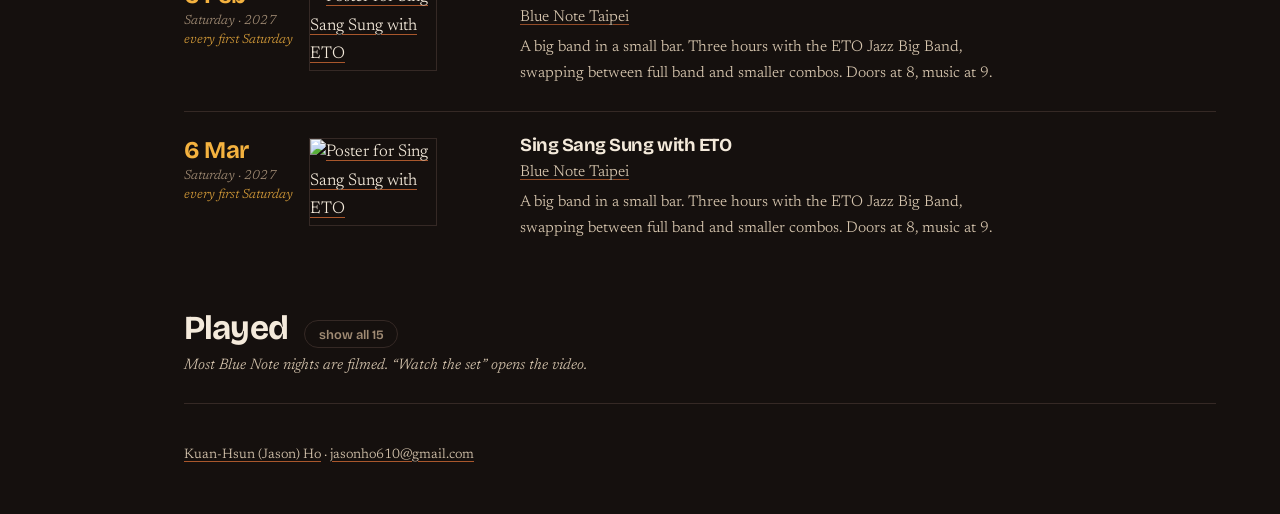
==== commit c1c4e6fc: "Close the gaps the split opened Each of those blocks carried a top margin from when they all lived i" ====
--- a/calendar.html
+++ b/calendar.html
@@ -9,7 +9,7 @@
 <link rel="preconnect" href="https://fonts.googleapis.com">
 <link rel="preconnect" href="https://fonts.gstatic.com" crossorigin>
 <link href="https://fonts.googleapis.com/css2?family=Bricolage+Grotesque:opsz,wght@12..96,600;12..96,700;12..96,800&family=Newsreader:ital,opsz,wght@0,6..72,300;0,6..72,400;0,6..72,600;1,6..72,300;1,6..72,400&display=swap" rel="stylesheet">
-<link rel="stylesheet" href="assets/css/site.css?v=74">
+<link rel="stylesheet" href="assets/css/site.css?v=75">
 </head>
 <body>
 <nav class="rail" aria-label="Sections">
@@ -73,9 +73,9 @@
 </section>
 </div>
 
-<script src="assets/js/events.js?v=74"></script>
-<script src="assets/js/calendar.js?v=74"></script>
-<script src="assets/js/fx.js?v=74"></script>
-<script src="assets/js/stage.js?v=74"></script>
+<script src="assets/js/events.js?v=75"></script>
+<script src="assets/js/calendar.js?v=75"></script>
+<script src="assets/js/fx.js?v=75"></script>
+<script src="assets/js/stage.js?v=75"></script>
 </body>
 </html>
--- a/assets/css/site.css
+++ b/assets/css/site.css
@@ -94,6 +94,15 @@
 section { padding-block: clamp(2.6rem, 5vw, 4.2rem); }
 section + section { border-top: 1px solid var(--line); }
 section:last-of-type { padding-bottom: clamp(2rem, 4vw, 3rem); }
+/* .experience, .onstage and .picks each carry a top margin from when they
+   shared one section. Opening a section, the padding already does that work
+   and the two stack into a gap twice the size it should be. */
+section > .experience:first-child,
+section > .onstage:first-child,
+section > .picks:first-child { margin-top: 0; }
+/* the listening list belongs with the gig card rather than opening a chapter
+   of its own, so no rule between them and the old gap is kept */
+#music { border-top: 0; padding-top: clamp(1.8rem, 3.5vw, 2.6rem); }
 
 .section-head { display: flex; align-items: baseline; gap: 1rem; margin-bottom: 1.7rem; flex-wrap: wrap; }
 .section-head h2 { font-size: clamp(1.9rem, 4.2vw, 3.1rem); }
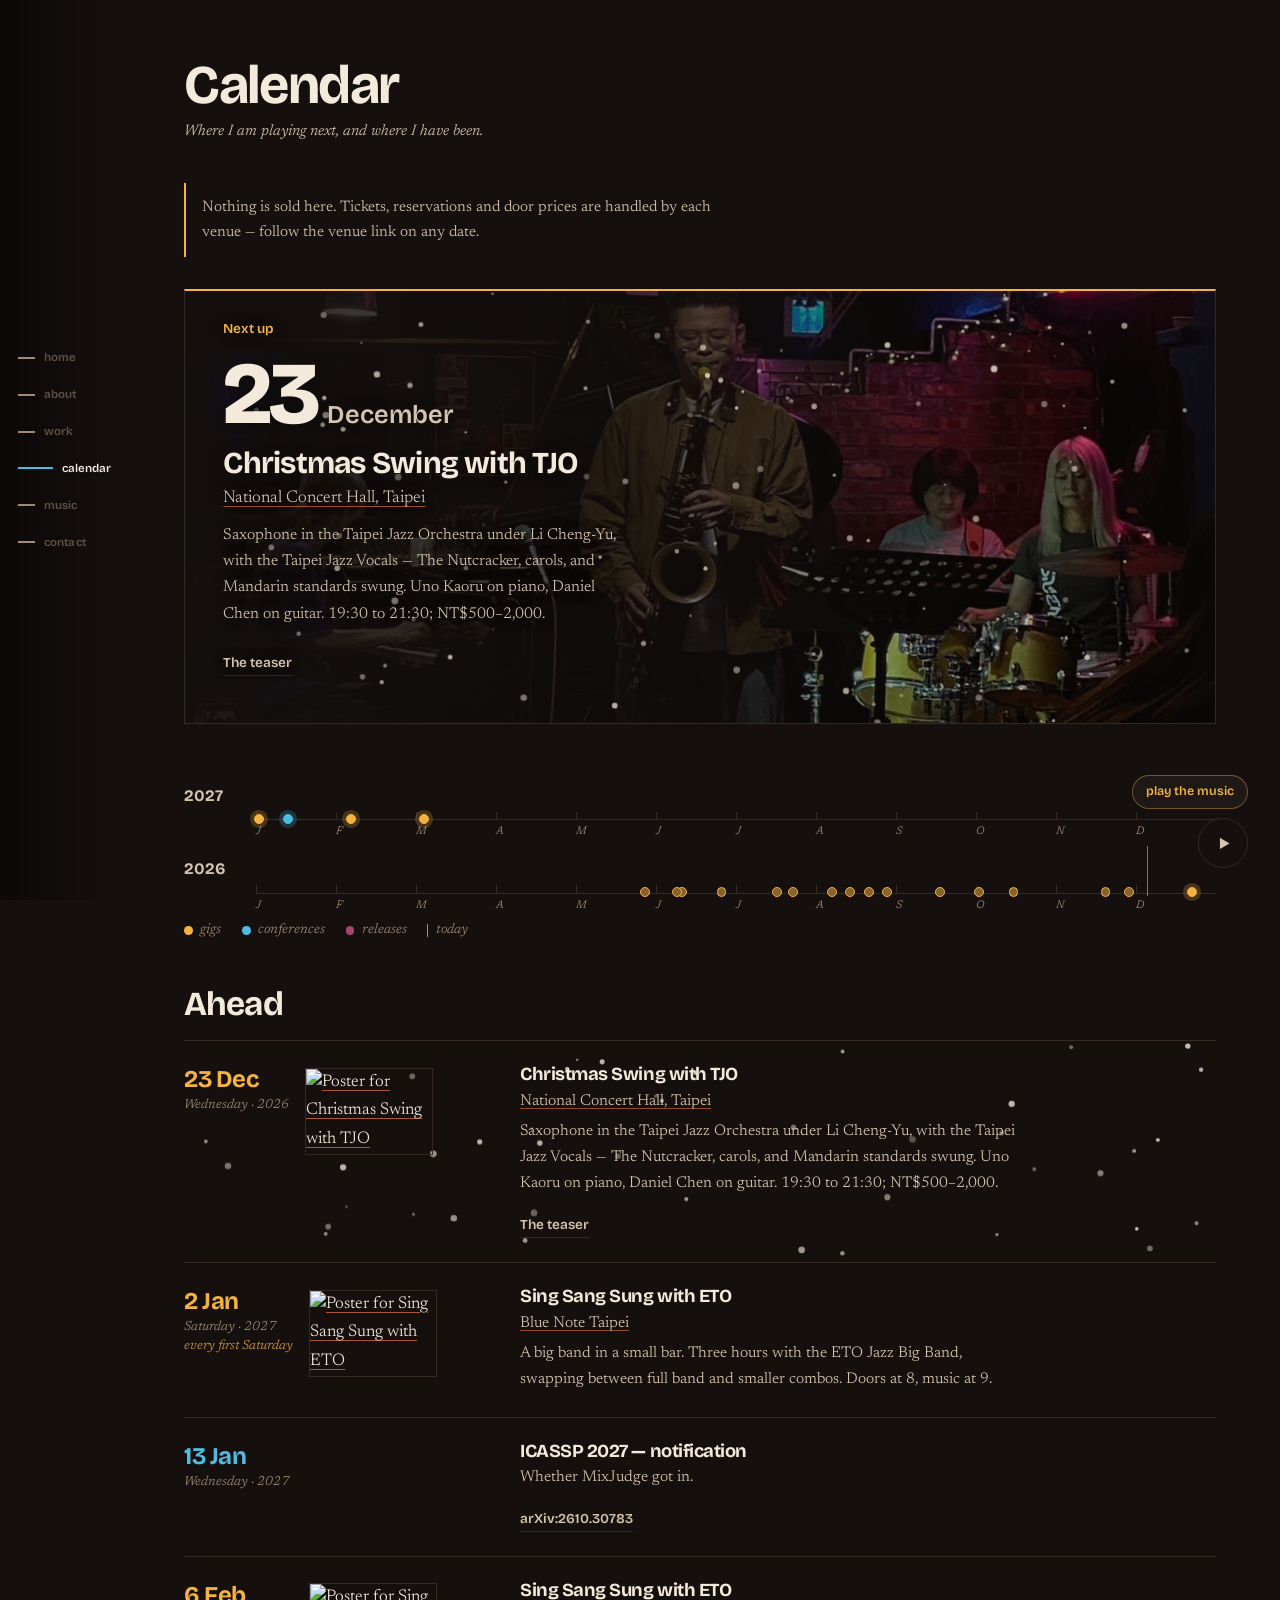
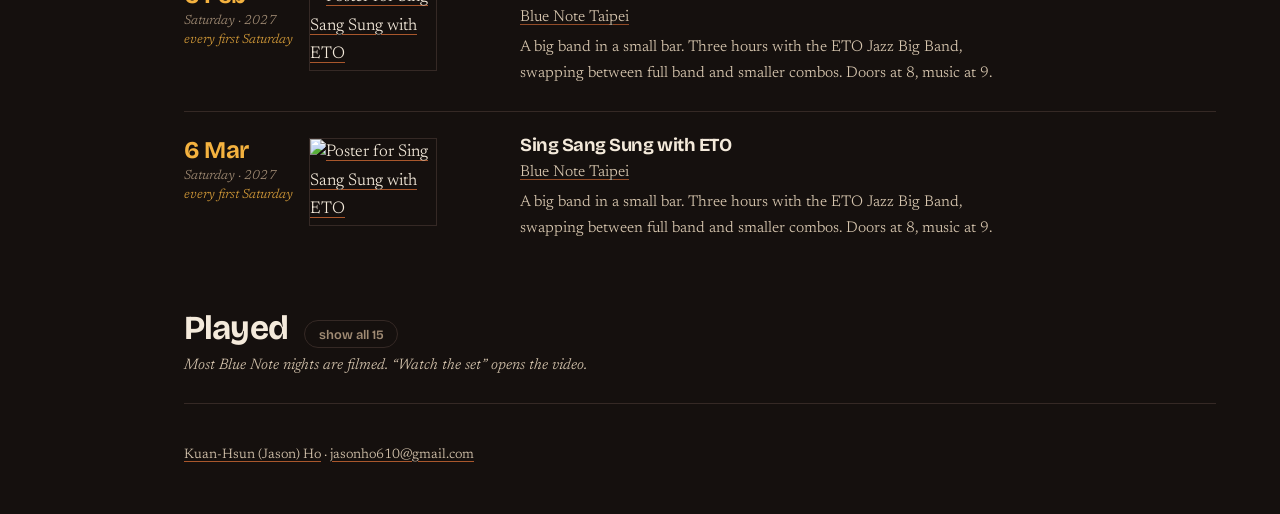
==== commit 19ab0ad5: "Drop the padding under the gig card too With the rule gone the two sections' padding still met in th" ====
--- a/calendar.html
+++ b/calendar.html
@@ -9,7 +9,7 @@
 <link rel="preconnect" href="https://fonts.googleapis.com">
 <link rel="preconnect" href="https://fonts.gstatic.com" crossorigin>
 <link href="https://fonts.googleapis.com/css2?family=Bricolage+Grotesque:opsz,wght@12..96,600;12..96,700;12..96,800&family=Newsreader:ital,opsz,wght@0,6..72,300;0,6..72,400;0,6..72,600;1,6..72,300;1,6..72,400&display=swap" rel="stylesheet">
-<link rel="stylesheet" href="assets/css/site.css?v=75">
+<link rel="stylesheet" href="assets/css/site.css?v=76">
 </head>
 <body>
 <nav class="rail" aria-label="Sections">
@@ -73,9 +73,9 @@
 </section>
 </div>
 
-<script src="assets/js/events.js?v=75"></script>
-<script src="assets/js/calendar.js?v=75"></script>
-<script src="assets/js/fx.js?v=75"></script>
-<script src="assets/js/stage.js?v=75"></script>
+<script src="assets/js/events.js?v=76"></script>
+<script src="assets/js/calendar.js?v=76"></script>
+<script src="assets/js/fx.js?v=76"></script>
+<script src="assets/js/stage.js?v=76"></script>
 </body>
 </html>
--- a/assets/css/site.css
+++ b/assets/css/site.css
@@ -102,6 +102,7 @@
 section > .picks:first-child { margin-top: 0; }
 /* the listening list belongs with the gig card rather than opening a chapter
    of its own, so no rule between them and the old gap is kept */
+#calendar { padding-bottom: 0; }
 #music { border-top: 0; padding-top: clamp(1.8rem, 3.5vw, 2.6rem); }
 
 .section-head { display: flex; align-items: baseline; gap: 1rem; margin-bottom: 1.7rem; flex-wrap: wrap; }
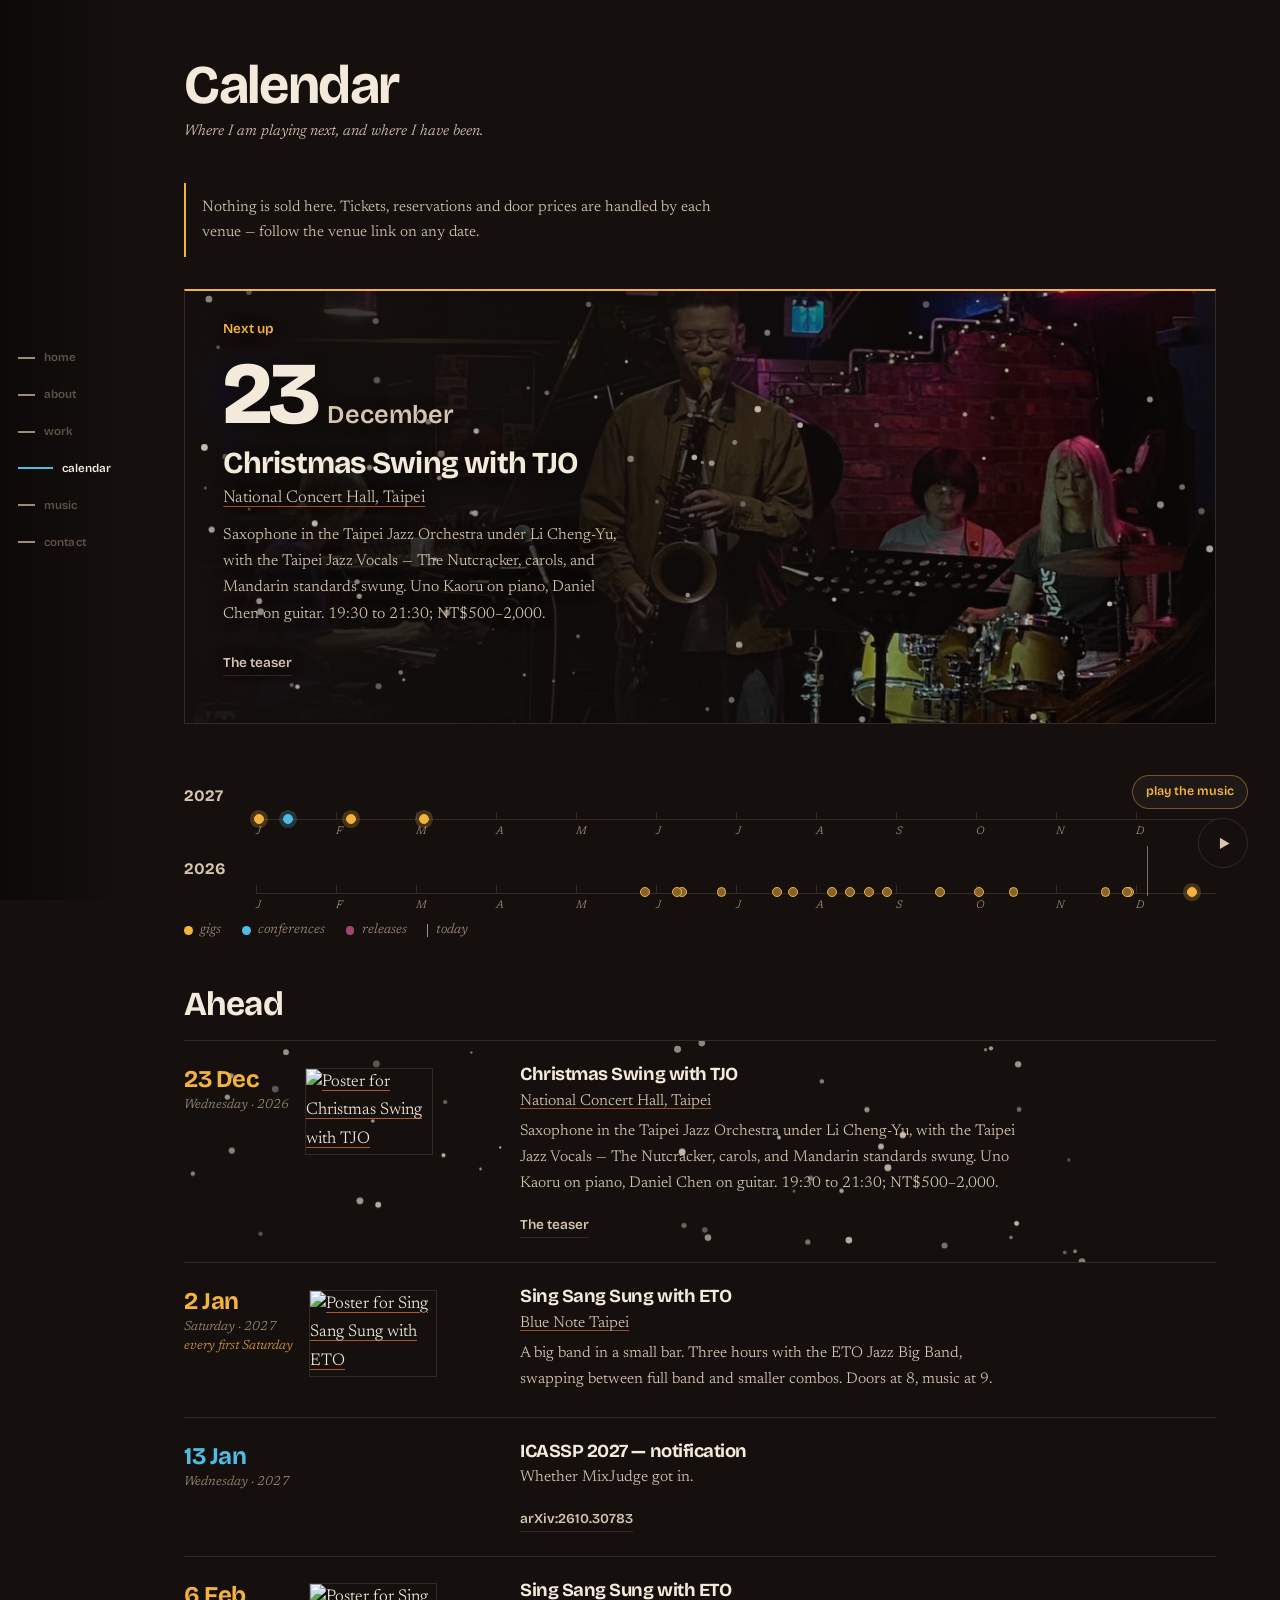
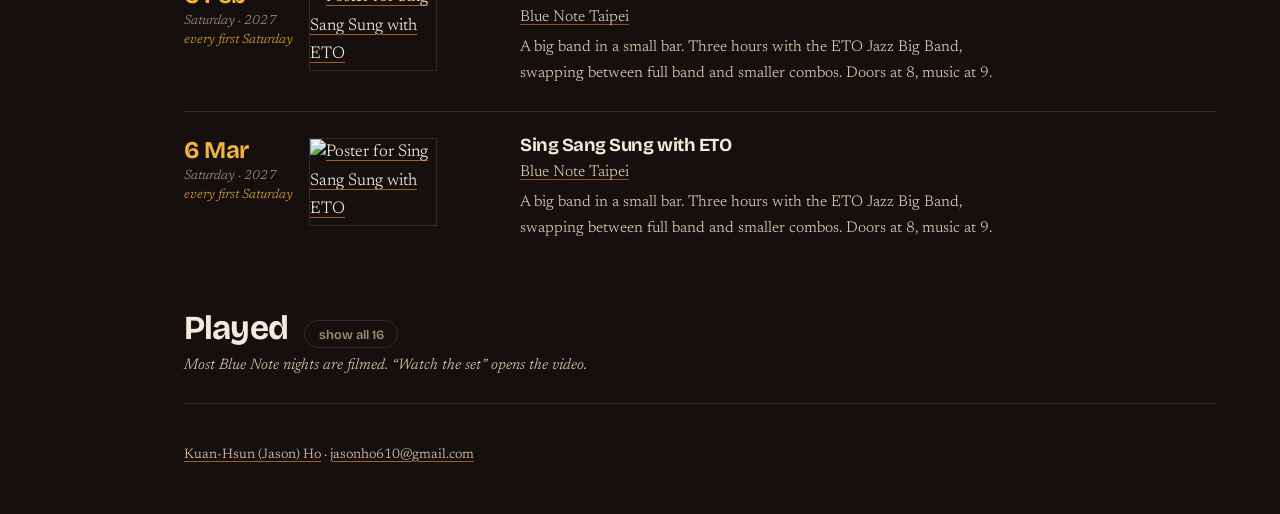
==== commit 691d3b76: "Guesting with the Uno Kaoru Quartet, 28 November Saturday residency at the Blue Note. Kaoru Uno is a" ====
--- a/calendar.html
+++ b/calendar.html
@@ -9,7 +9,7 @@
 <link rel="preconnect" href="https://fonts.googleapis.com">
 <link rel="preconnect" href="https://fonts.gstatic.com" crossorigin>
 <link href="https://fonts.googleapis.com/css2?family=Bricolage+Grotesque:opsz,wght@12..96,600;12..96,700;12..96,800&family=Newsreader:ital,opsz,wght@0,6..72,300;0,6..72,400;0,6..72,600;1,6..72,300;1,6..72,400&display=swap" rel="stylesheet">
-<link rel="stylesheet" href="assets/css/site.css?v=76">
+<link rel="stylesheet" href="assets/css/site.css?v=77">
 </head>
 <body>
 <nav class="rail" aria-label="Sections">
@@ -73,9 +73,9 @@
 </section>
 </div>
 
-<script src="assets/js/events.js?v=76"></script>
-<script src="assets/js/calendar.js?v=76"></script>
-<script src="assets/js/fx.js?v=76"></script>
-<script src="assets/js/stage.js?v=76"></script>
+<script src="assets/js/events.js?v=77"></script>
+<script src="assets/js/calendar.js?v=77"></script>
+<script src="assets/js/fx.js?v=77"></script>
+<script src="assets/js/stage.js?v=77"></script>
 </body>
 </html>
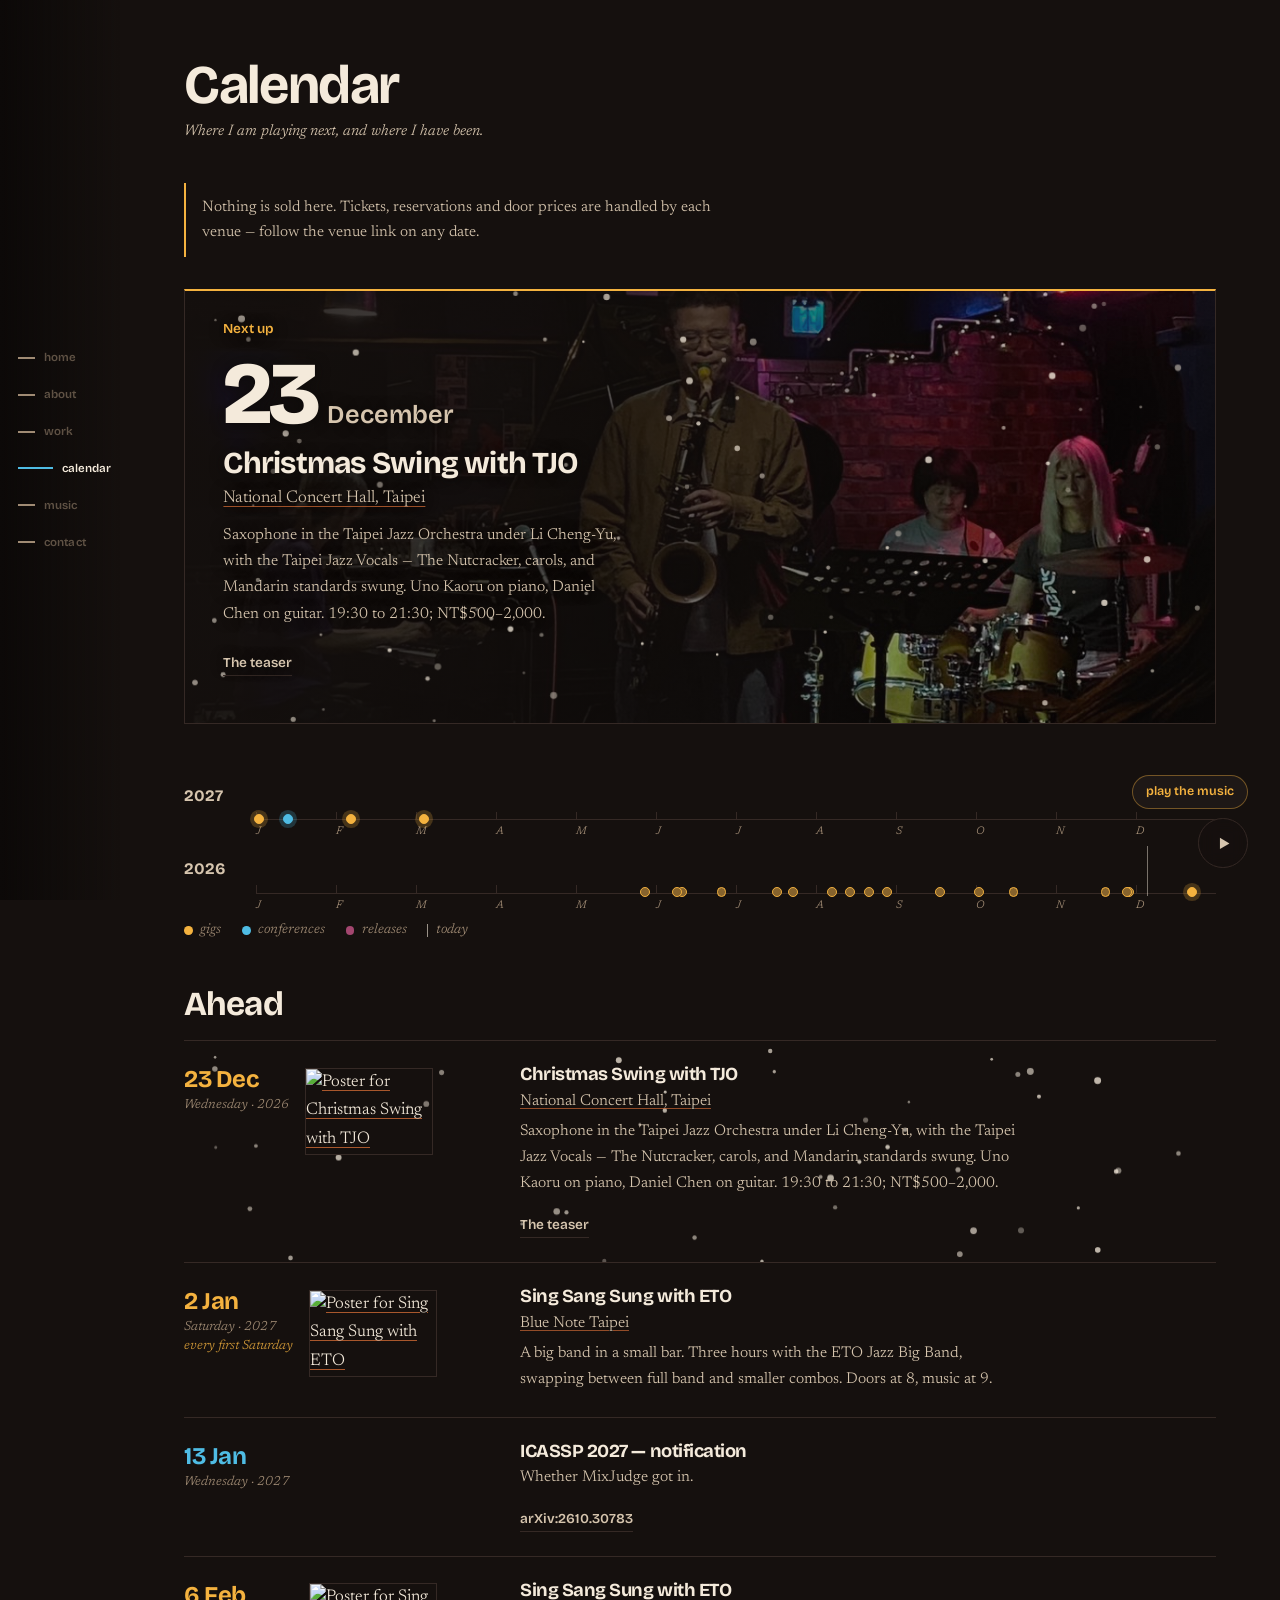
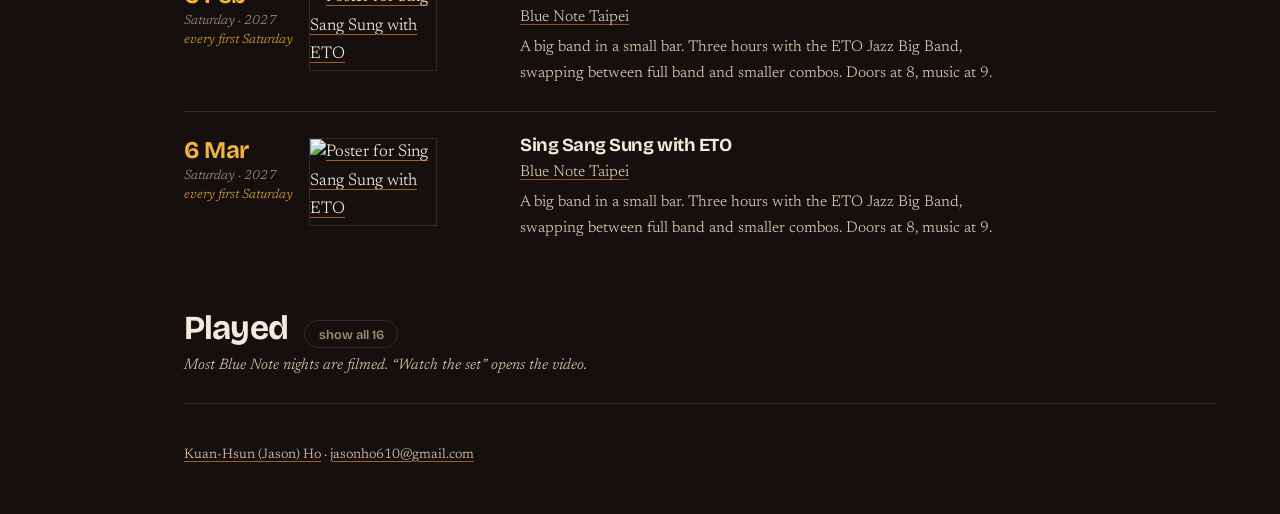
==== commit abd6e790: "Lead with the billing, then the programme Feature guest and the piano chair first, then how the venu" ====
--- a/calendar.html
+++ b/calendar.html
@@ -9,7 +9,7 @@
 <link rel="preconnect" href="https://fonts.googleapis.com">
 <link rel="preconnect" href="https://fonts.gstatic.com" crossorigin>
 <link href="https://fonts.googleapis.com/css2?family=Bricolage+Grotesque:opsz,wght@12..96,600;12..96,700;12..96,800&family=Newsreader:ital,opsz,wght@0,6..72,300;0,6..72,400;0,6..72,600;1,6..72,300;1,6..72,400&display=swap" rel="stylesheet">
-<link rel="stylesheet" href="assets/css/site.css?v=77">
+<link rel="stylesheet" href="assets/css/site.css?v=78">
 </head>
 <body>
 <nav class="rail" aria-label="Sections">
@@ -73,9 +73,9 @@
 </section>
 </div>
 
-<script src="assets/js/events.js?v=77"></script>
-<script src="assets/js/calendar.js?v=77"></script>
-<script src="assets/js/fx.js?v=77"></script>
-<script src="assets/js/stage.js?v=77"></script>
+<script src="assets/js/events.js?v=78"></script>
+<script src="assets/js/calendar.js?v=78"></script>
+<script src="assets/js/fx.js?v=78"></script>
+<script src="assets/js/stage.js?v=78"></script>
 </body>
 </html>
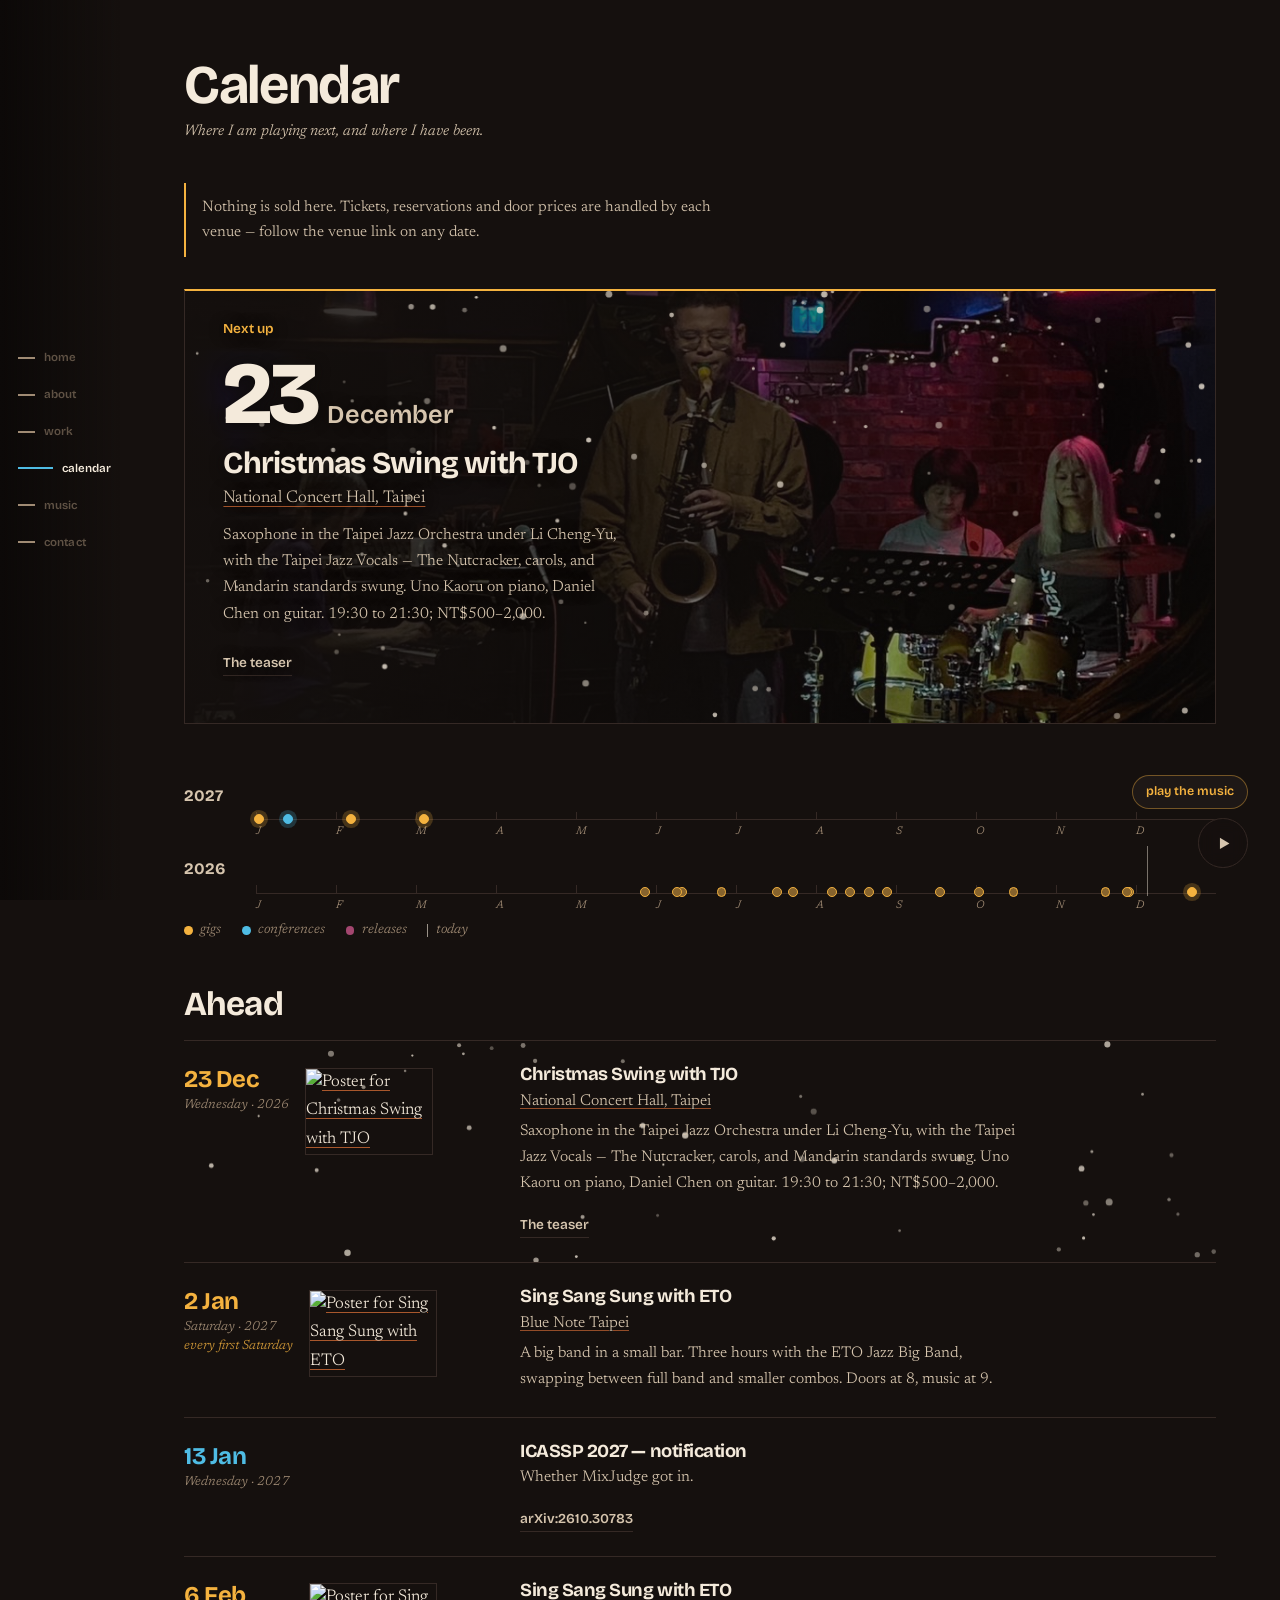
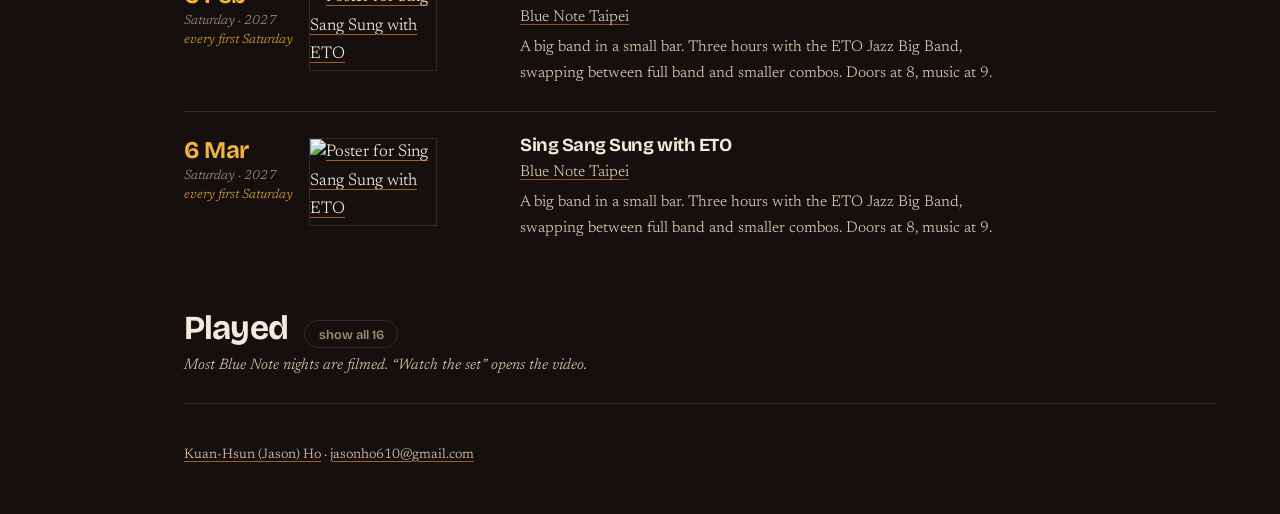
==== commit 3ecc779c: "Take the CV and résumé off the site Both PDFs stop being deployed and stop being tracked — they stay" ====
--- a/calendar.html
+++ b/calendar.html
@@ -9,7 +9,7 @@
 <link rel="preconnect" href="https://fonts.googleapis.com">
 <link rel="preconnect" href="https://fonts.gstatic.com" crossorigin>
 <link href="https://fonts.googleapis.com/css2?family=Bricolage+Grotesque:opsz,wght@12..96,600;12..96,700;12..96,800&family=Newsreader:ital,opsz,wght@0,6..72,300;0,6..72,400;0,6..72,600;1,6..72,300;1,6..72,400&display=swap" rel="stylesheet">
-<link rel="stylesheet" href="assets/css/site.css?v=78">
+<link rel="stylesheet" href="assets/css/site.css?v=79">
 </head>
 <body>
 <nav class="rail" aria-label="Sections">
@@ -73,9 +73,9 @@
 </section>
 </div>
 
-<script src="assets/js/events.js?v=78"></script>
-<script src="assets/js/calendar.js?v=78"></script>
-<script src="assets/js/fx.js?v=78"></script>
-<script src="assets/js/stage.js?v=78"></script>
+<script src="assets/js/events.js?v=79"></script>
+<script src="assets/js/calendar.js?v=79"></script>
+<script src="assets/js/fx.js?v=79"></script>
+<script src="assets/js/stage.js?v=79"></script>
 </body>
 </html>
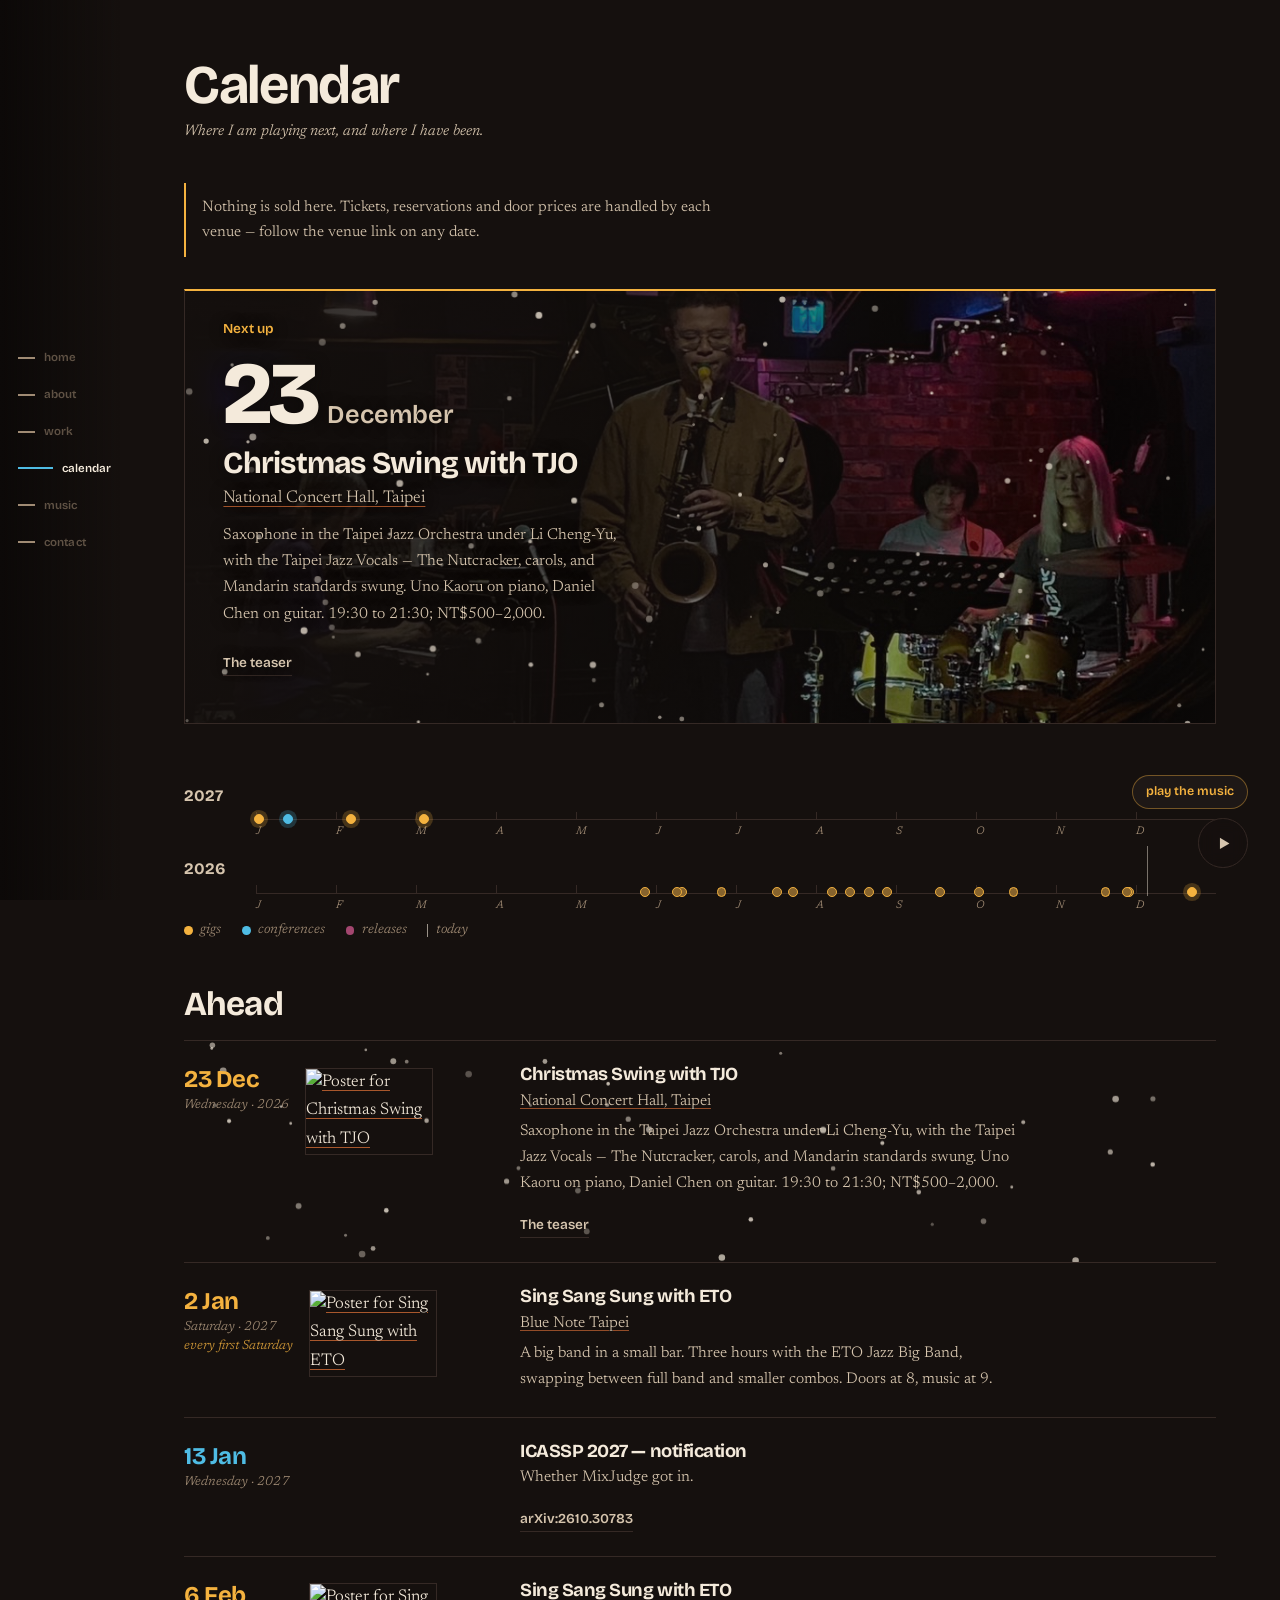
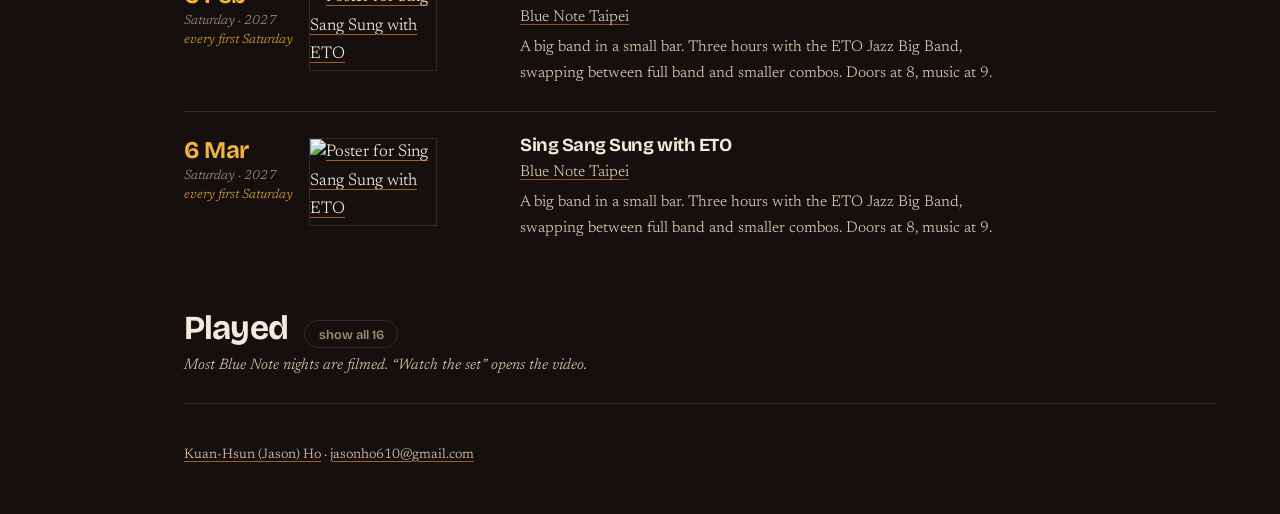
==== commit 3f4b2567: "Tom Huang on piano on the 28th, not Michelle Mao Wrong pianist. His JazzNode page goes on the entry " ====
--- a/calendar.html
+++ b/calendar.html
@@ -9,7 +9,7 @@
 <link rel="preconnect" href="https://fonts.googleapis.com">
 <link rel="preconnect" href="https://fonts.gstatic.com" crossorigin>
 <link href="https://fonts.googleapis.com/css2?family=Bricolage+Grotesque:opsz,wght@12..96,600;12..96,700;12..96,800&family=Newsreader:ital,opsz,wght@0,6..72,300;0,6..72,400;0,6..72,600;1,6..72,300;1,6..72,400&display=swap" rel="stylesheet">
-<link rel="stylesheet" href="assets/css/site.css?v=79">
+<link rel="stylesheet" href="assets/css/site.css?v=80">
 </head>
 <body>
 <nav class="rail" aria-label="Sections">
@@ -73,9 +73,9 @@
 </section>
 </div>
 
-<script src="assets/js/events.js?v=79"></script>
-<script src="assets/js/calendar.js?v=79"></script>
-<script src="assets/js/fx.js?v=79"></script>
-<script src="assets/js/stage.js?v=79"></script>
+<script src="assets/js/events.js?v=80"></script>
+<script src="assets/js/calendar.js?v=80"></script>
+<script src="assets/js/fx.js?v=80"></script>
+<script src="assets/js/stage.js?v=80"></script>
 </body>
 </html>
